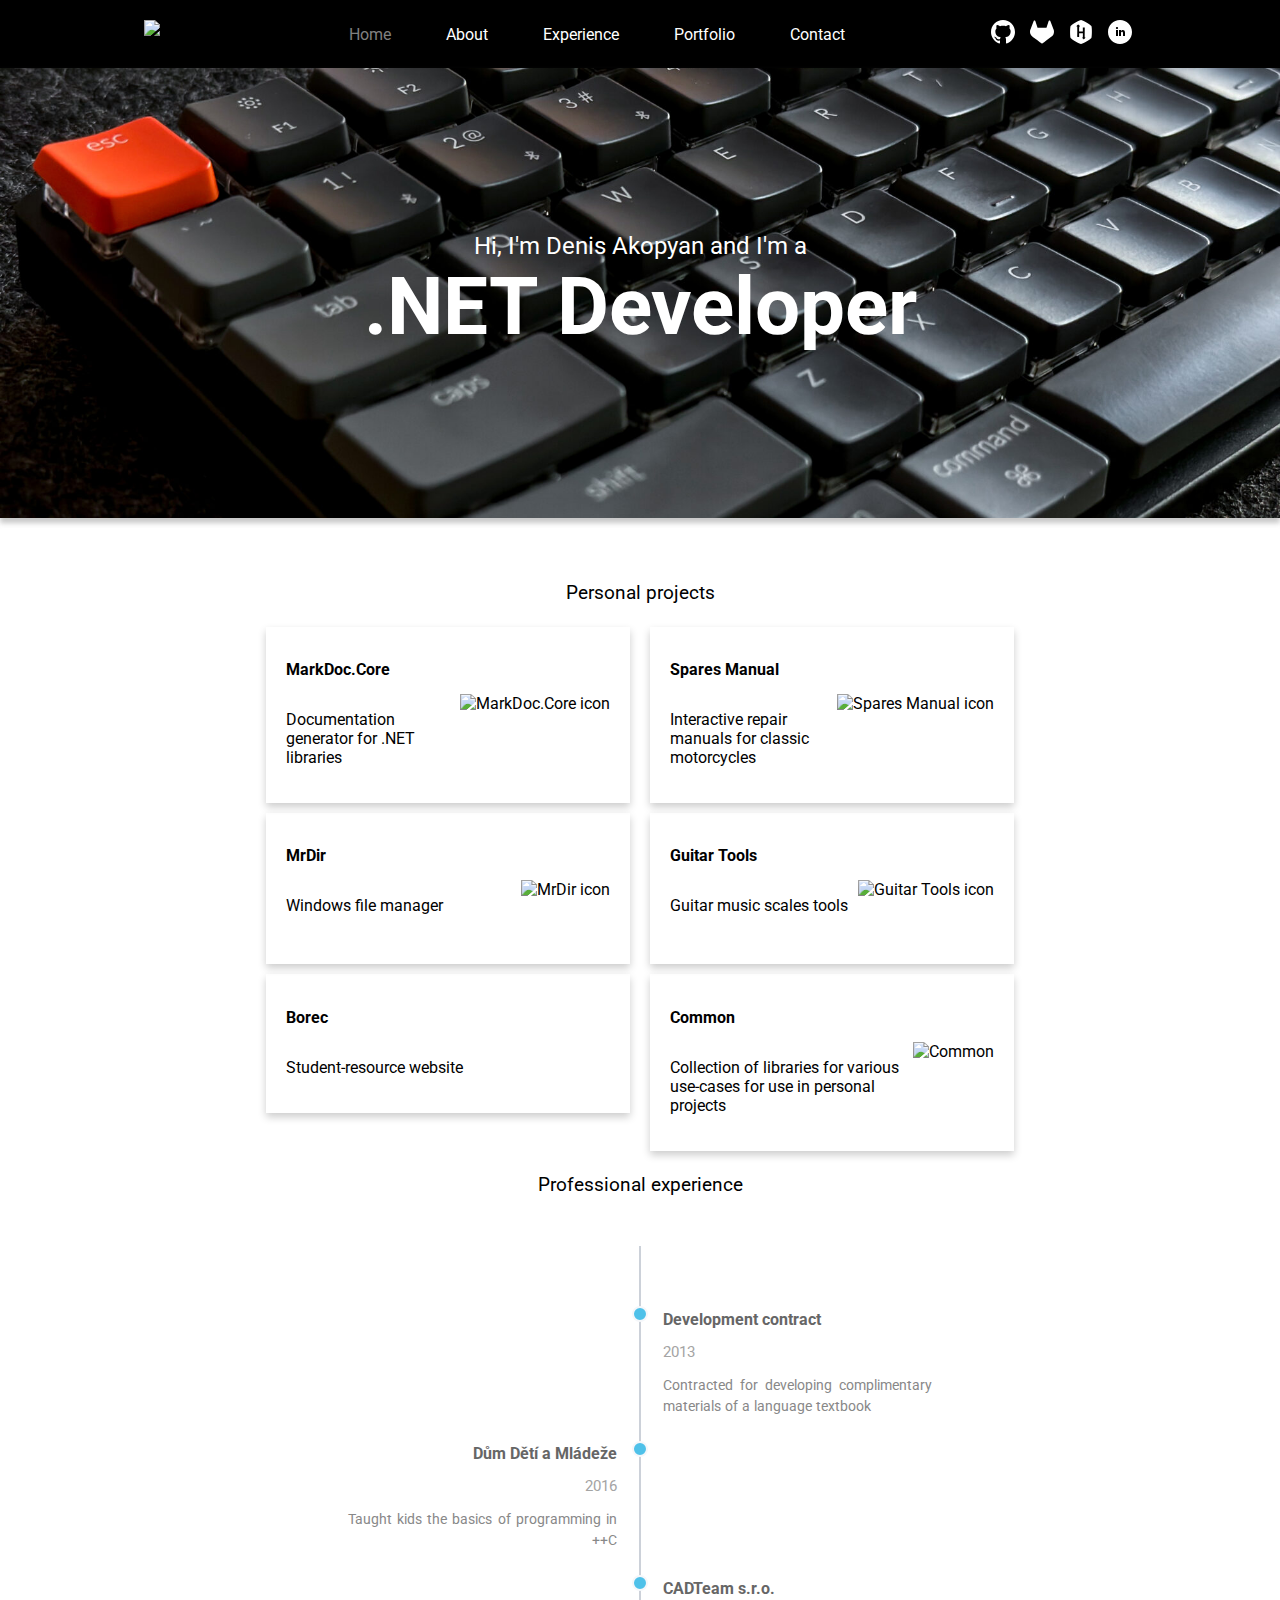
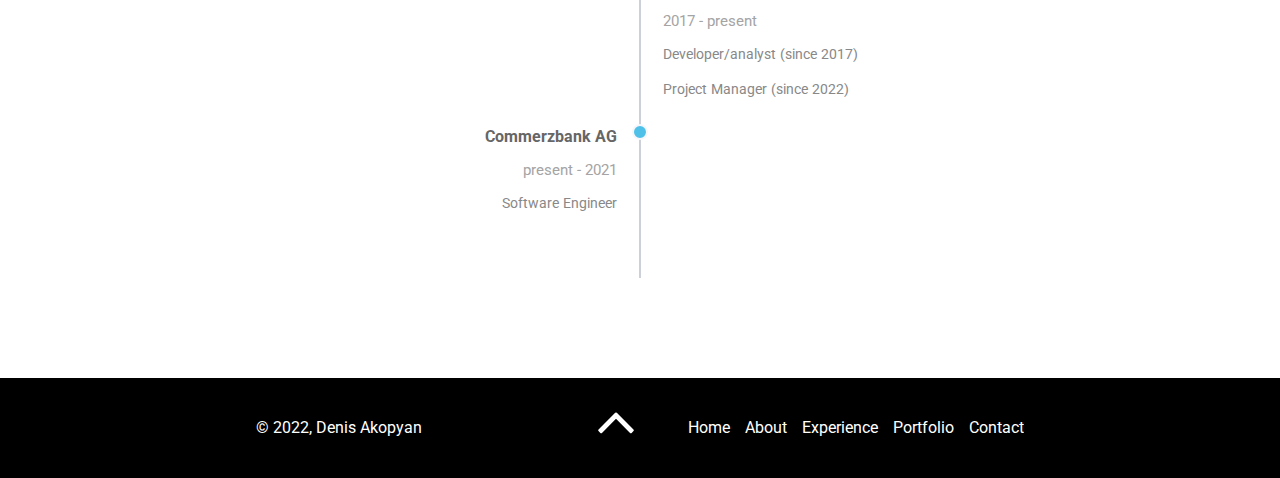
==== index.html @ 1fdad7d1 "Merge remote-tracking branch 'origin/main'" ====
<!DOCTYPE html>
<html lang="en">
<head>
  <meta name="viewport" content="width=device-width, initial-scale=1">
  <meta name="title" content=".NET Developer portfolio - Denis Akopyan">
  <meta name="description" content="Backend developer personal portfolio">
  <meta name="keywords" content=".NET, dotnet, csharp, c#, desktop, developer, development, portfolio, programmer, programming">
  <meta name="robots" content="index, follow">
  <meta http-equiv="Content-Type" content="text/html; charset=utf-8">
  <meta name="language" content="English">
  <meta name="author" content="Denis Akopyan">

  <link href='https://fonts.googleapis.com/css?family=Roboto' rel='stylesheet' type='text/css'>
  <link rel="apple-touch-icon" sizes="180x180" href="images/apple-touch-icon.png">
  <link rel="icon" type="image/png" sizes="32x32" href="images/favicon-32x32.png">
  <link rel="icon" type="image/png" sizes="16x16" href="images/favicon-16x16.png">
  <link rel="manifest" href="/site.webmanifest">
  <link rel="stylesheet" type="text/css" href="styles/global.css" >
  <link rel="stylesheet" type="text/css" href="styles/home.css" >
  <link rel="stylesheet" type="text/css" media="print" href="styles/print.css" >
  <title class="title">Home - Denis Akopyan</title>
</head>
<body>
<a id="top"></a>
<noscript>
  Your browser either does not support JavaScript, or has it disabled!
  For the best browsing experience of this website, please ensure Javascript is available.
</noscript>
<div id="css-warning">
  Your browser has CSS disabled.
  This breaks the style of the website and content filtering for its printed version.
</div>

<nav class="no-print">
  <div id="navContainer">
    <div class="logo">
      <img src="https://avatars.githubusercontent.com/u/16069996?v=4" width="64" height="64" alt="Logo" style="user-select: none; -webkit-user-drag: none">
    </div>
    <div class="menu">
      <a href="#" class="selected">Home</a>
      <a href="views/about.html">About</a>
      <a href="views/experience.html">Experience</a>
      <a href="views/portfolio.html">Portfolio</a>
      <a href="views/contacts.html">Contact</a>
    </div>
    <div class="socials-container">
      <a href="https://github.com/hailstorm75" aria-label="GitHub" target="_blank" rel="noreferrer">
        <svg xmlns="http://www.w3.org/2000/svg" width="24" height="24" viewBox="0 0 24 24">
          <title>GitHub</title>
          <path d="M12 0c-6.626 0-12 5.373-12 12 0 5.302 3.438 9.8 8.207 11.387.599.111.793-.261.793-.577v-2.234c-3.338.726-4.033-1.416-4.033-1.416-.546-1.387-1.333-1.756-1.333-1.756-1.089-.745.083-.729.083-.729 1.205.084 1.839 1.237 1.839 1.237 1.07 1.834 2.807 1.304 3.492.997.107-.775.418-1.305.762-1.604-2.665-.305-5.467-1.334-5.467-5.931 0-1.311.469-2.381 1.236-3.221-.124-.303-.535-1.524.117-3.176 0 0 1.008-.322 3.301 1.23.957-.266 1.983-.399 3.003-.404 1.02.005 2.047.138 3.006.404 2.291-1.552 3.297-1.23 3.297-1.23.653 1.653.242 2.874.118 3.176.77.84 1.235 1.911 1.235 3.221 0 4.609-2.807 5.624-5.479 5.921.43.372.823 1.102.823 2.222v3.293c0 .319.192.694.801.576 4.765-1.589 8.199-6.086 8.199-11.386 0-6.627-5.373-12-12-12z"/>
        </svg>
      </a>
      <a href="https://gitlab.com/hailstorm75" aria-label="GitLab" target="_blank" rel="noreferrer">
        <svg xmlns="http://www.w3.org/2000/svg" width="24" height="24" viewBox="0 0 512 512">
          <title>GitLab</title>
          <path d="M503.5 204.6L502.8 202.8L433.1 21.02C431.7 17.45 429.2 14.43 425.9 12.38C423.5 10.83 420.8 9.865 417.9 9.57C415 9.275 412.2 9.653 409.5 10.68C406.8 11.7 404.4 13.34 402.4 15.46C400.5 17.58 399.1 20.13 398.3 22.9L351.3 166.9H160.8L113.7 22.9C112.9 20.13 111.5 17.59 109.6 15.47C107.6 13.35 105.2 11.72 102.5 10.7C99.86 9.675 96.98 9.295 94.12 9.587C91.26 9.878 88.51 10.83 86.08 12.38C82.84 14.43 80.33 17.45 78.92 21.02L9.267 202.8L8.543 204.6C-1.484 230.8-2.72 259.6 5.023 286.6C12.77 313.5 29.07 337.3 51.47 354.2L51.74 354.4L52.33 354.8L158.3 434.3L210.9 474L242.9 498.2C246.6 500.1 251.2 502.5 255.9 502.5C260.6 502.5 265.2 500.1 268.9 498.2L300.9 474L353.5 434.3L460.2 354.4L460.5 354.1C482.9 337.2 499.2 313.5 506.1 286.6C514.7 259.6 513.5 230.8 503.5 204.6z"/>
        </svg>
      </a>
      <a href="https://www.hackerrank.com/denis_akopyan" aria-label="HackerRank" target="_blank" rel="noreferrer">
        <svg xmlns="http://www.w3.org/2000/svg" width="24" height="24" viewBox="0 0 512 512">
          <title>HackerRank</title>
          <path d="M477.5 128C463 103.05 285.13 0 256.16 0S49.25 102.79 34.84 128s-14.49 230.8 0 256 192.38 128 221.32 128S463 409.08 477.49 384s14.51-231 .01-256zM316.13 414.22c-4 0-40.91-35.77-38-38.69.87-.87 6.26-1.48 17.55-1.83 0-26.23.59-68.59.94-86.32 0-2-.44-3.43-.44-5.85h-79.93c0 7.1-.46 36.2 1.37 72.88.23 4.54-1.58 6-5.74 5.94-10.13 0-20.27-.11-30.41-.08-4.1 0-5.87-1.53-5.74-6.11.92-33.44 3-84-.15-212.67v-3.17c-9.67-.35-16.38-1-17.26-1.84-2.92-2.92 34.54-38.69 38.49-38.69s41.17 35.78 38.27 38.69c-.87.87-7.9 1.49-16.77 1.84v3.16c-2.42 25.75-2 79.59-2.63 105.39h80.26c0-4.55.39-34.74-1.2-83.64-.1-3.39.95-5.17 4.21-5.2 11.07-.08 22.15-.13 33.23-.06 3.46 0 4.57 1.72 4.5 5.38C333 354.64 336 341.29 336 373.69c8.87.35 16.82 1 17.69 1.84 2.88 2.91-33.62 38.69-37.58 38.69z"/>
        </svg>
      </a>
      <a href="https://www.linkedin.com/in/denis-akopyan-6b188b136/" aria-label="LinkedIn" target="_blank" rel="noreferrer">
        <svg xmlns="http://www.w3.org/2000/svg" width="24" height="24" viewBox="0 0 24 24">
          <title>LinkedIn</title>
          <path d="M12 0c-6.627 0-12 5.373-12 12s5.373 12 12 12 12-5.373 12-12-5.373-12-12-12zm-2 16h-2v-6h2v6zm-1-6.891c-.607 0-1.1-.496-1.1-1.109 0-.612.492-1.109 1.1-1.109s1.1.497 1.1 1.109c0 .613-.493 1.109-1.1 1.109zm8 6.891h-1.998v-2.861c0-1.881-2.002-1.722-2.002 0v2.861h-2v-6h2v1.093c.872-1.616 4-1.736 4 1.548v3.359z"/>
        </svg>
      </a>
    </div>
  </div>
</nav>
<header id="hero-header">
  <div class="header-content no-select">
    <div class="small-heading">
      Hi, I'm <span class="authorName">Denis Akopyan</span> and I'm a
    </div>
    <div class="large-heading">
      .NET Developer
    </div>
  </div>
</header>

<main>
  <section>
    <h1 class="center-text">
      Personal projects
    </h1>
    <div id="portfolio-grid">
      <div class="column">
        <div class="card">
          <div class="card-title">
            <h2>MarkDoc.Core</h2>
          </div>
          <div class="card-content">
            <p>
              Documentation generator for .NET libraries
            </p>
            <img src="https://repository-images.githubusercontent.com/248785839/752e5780-6ace-11ea-8d75-c90d1a20a752" alt="MarkDoc.Core icon">
          </div>
        </div>

        <div class="card">
          <div class="card-title">
            <h2>MrDir</h2>
          </div>
          <div class="card-content">
            <p>
              Windows file manager
            </p>
            <img src="https://gitlab.com/uploads/-/system/project/avatar/8094181/MrDir.png" alt="MrDir icon">
          </div>
        </div>

        <div class="card">
          <div class="card-title">
            <h2>Borec</h2>
          </div>
          <div class="card-content">
            <p>
              Student-resource website
            </p>
          </div>
        </div>
      </div>
      <div class="column">
        <div class="card">
          <div class="card-title"><h2>Spares Manual</h2></div>
          <div class="card-content">
            <p>
              Interactive repair manuals for classic motorcycles
            </p>
            <img src="https://repository-images.githubusercontent.com/310472741/e1380700-8af8-11eb-99dd-61c7a9136ac1" alt="Spares Manual icon">
          </div>
        </div>
        <div class="card">
          <div class="card-title"><h2>Guitar Tools</h2></div>
          <div class="card-content">
            <p>
              Guitar music scales tools
            </p>
            <img src="https://raw.githubusercontent.com/hailstorm75/Guitar-Tools/master/guitarTools/Resources/icon.png" alt="Guitar Tools icon">
          </div>
        </div>
        <div class="card">
          <div class="card-title"><h2>Common</h2></div>
          <div class="card-content">
            <p>
              Collection of libraries for various use-cases for use in personal projects
            </p>
            <img src="https://gitlab.com/uploads/-/system/project/avatar/7845145/CommonLogo.png" alt="Common">
          </div>
        </div>
      </div>
    </div>
  </section>
  <section>
    <h1 class="center-text">
      Professional experience
    </h1>

    <!-- https://codepen.io/hassan-kamal/pen/NNvYEQ -->
    <div class="timeline-container">
      <div class="timeline-block timeline-block-right">
        <div class="marker"></div>
        <div class="timeline-content">
          <h2>Development contract</h2>
          <span>2013</span>
          <p>
            Contracted for developing complimentary materials of a language textbook
          </p>
        </div>
      </div>

      <div class="timeline-block timeline-block-left">
        <div class="marker"></div>
        <div class="timeline-content">
          <h2>Dům Dětí a Mládeže</h2>
          <span>2016</span>
          <p>
            Taught kids the basics of programming in C++
          </p>
        </div>
      </div>

      <div class="timeline-block timeline-block-right">
        <div class="marker"></div>
        <div class="timeline-content">
          <h2>CADTeam s.r.o.</h2>
          <span>2017 - present</span>
          <p>
            Developer/analyst (since 2017)
          </p>
          <p>
            Project Manager (since 2022)
          </p>
        </div>
      </div>

      <div class="timeline-block timeline-block-left">
        <div class="marker"></div>
        <div class="timeline-content">
          <h2>Commerzbank AG</h2>
          <span>2021 - present</span>
            <p>
              Software Engineer
            </p>
        </div>
      </div>

    </div>
  </section>
</main>
<footer>
  <div id="footer-container">
    <div id="copyright">
      &#169; 2022, Denis Akopyan
    </div>
    <div id="back-to-top" class="no-print">
      <a href="#top" aria-label="Back To Top">
        <svg width="64" height="64" viewBox="0 0 1792 1792" xmlns="http://www.w3.org/2000/svg">
          <title>Back To Top</title>
          <path d="M1395 1184q0 13-10 23l-50 50q-10 10-23 10t-23-10l-393-393-393 393q-10 10-23 10t-23-10l-50-50q-10-10-10-23t10-23l466-466q10-10 23-10t23 10l466 466q10 10 10 23z"/>
        </svg>
      </a>
    </div>
    <div class="no-print menu">
      <a href="#">Home</a>
      <a href="views/about.html">About</a>
      <a href="views/experience.html">Experience</a>
      <a href="views/portfolio.html">Portfolio</a>
      <a href="views/contacts.html">Contact</a>
    </div>
  </div>
</footer>
</body>
</html>
---- styles/global.css ----
.print-only {
    display: none;
}

.no-select {
    user-select: none;
    cursor: default;
}

.center-text {
    text-align: center;
}

#css-warning {
    display: none;
}

html {
    font-family: 'Roboto', sans-serif;
    font-size: 16px;
    scroll-behavior: smooth;
}

body {
    margin: 0;
    width: 100%;
    min-height: 100%;
}

nav {
    background-color: black;
    padding: 20px;
}

footer {
    height: 100px;
    background-color: black;
    color: white;
}

footer #footer-container {
    z-index: 10;
    margin: 0 auto;
    width: 60%;
    height: 100%;
    display: grid;
    grid-template-columns: 2fr 1fr 2fr;
    overflow: hidden;
}

footer div#footer-container div {
    bottom: 50%;
    transform: translateY(40%);
}
footer div#footer-container div#back-to-top {
    margin: 0 auto;
    transform: translateY(10%);
}

footer div#footer-container div#back-to-top path {
    fill: white;
}

footer div#footer-container .menu {
    display: flex;
    justify-content: right;
    gap: 15px;
    user-select: none;
    -webkit-user-select: none;
    z-index: 15;
}

nav #navContainer {
    z-index: 10;
    margin: 0 auto; /* centers the div */
    width: 80%;
    display: grid;
    grid-template-columns: 64px auto 150px;
    overflow: hidden;
}

nav #navContainer .logo {
    grid-column: 1;
}

nav #navContainer .menu {
    grid-column: 2;
    display: flex;
    justify-content: center;
    align-items: center;
    gap: 55px;
    user-select: none;
    -webkit-user-select: none;
    z-index: 15;
}

.menu a {
    color: white;
    position: relative;
    text-decoration: none;
}
.menu a:visited {
    text-decoration: none;
}

.menu a::before{
    content: '';
    position: absolute;
    bottom: -3px;
    right: 0;
    width: 0;
    height: 3px;
    background-color: #0074D9;
    transition: width 0.6s cubic-bezier(0.25, 1, 0.5, 1);
}

@media (hover: hover) and (pointer: fine) {
    .menu a:hover::before{
        left: 0;
        right: auto;
        width: 100%;
    }
}

.menu .selected {
    color: gray;
}

nav .socials-container {
    display: flex;
    justify-content: center;
    align-items: center;
    gap: 15px;
}

.socials-container a path {
    fill: white;
    transition: 0.3s;
}

.socials-container a:hover path {
    fill: gray;
}

header#hero-header {
    height: 450px;
    -moz-box-shadow:0 5px 5px rgba(182, 182, 182, 0.75);
    -webkit-box-shadow: 0 5px 5px rgba(182, 182, 182, 0.75);
    box-shadow: 0 5px 5px rgba(182, 182, 182, 0.75);
    background-image: url("../images/homeFeatured.jpg");
    background-position: 0 25%;
    background-repeat: no-repeat;
    background-size: cover;
    position: relative;
}

header div.header-content {
    text-align: center;
    align-items: center;
    position: absolute;
    top: 50%;
    width: 100%;
    margin: 0 auto;
    transform: translate(0%, -50%);
    color: white;
}

div.header-content .small-heading {
    font-size: 1.5em;
}

div.header-content .large-heading {
    margin: 0 auto;
    font-weight: bold;
    text-align: center;
    font-size: 5em;
}

@media screen and (max-width: 1020px){
    nav #navContainer {
        grid-template-columns: 64px auto;
    }

    nav .socials-container {
        display: none;
    }

    div.header-content .large-heading {
        width: min-content;
        text-align: left;
        font-size: 3em;
    }

    div.header-content .small-heading {
        font-size: 0.9em;
    }
}

@media screen and (max-width: 860px) {
    footer #footer-container {
        grid-template-columns: 1fr;
    }

    footer div#footer-container .menu {
        visibility: collapse;
        display: none;
    }

    footer div#footer-container div#back-to-top {
        visibility: collapse;
        display: none;
    }

    .logo img {
        height: 32px;
        width: 32px;
    }
}

main {
    width: 60%;
    overflow: hidden;
    margin: 50px auto;
}

section p {
    text-align: justify;
}
---- styles/home.css ----
* {
    box-sizing: border-box;
}

#portfolio-grid {
    display: flex;
    flex-wrap: wrap;
}

div#portfolio-grid .column {
    flex: 50%;
    max-width: 50%;
}

div#portfolio-grid .column .card {
    box-shadow: 0 4px 8px 0 rgba(0,0,0,0.2);
    transition: 0.3s;
    padding: 20px;
    margin: 10px;
}
div#portfolio-grid .column .card:hover {
    box-shadow: 0 8px 16px 0 rgba(0,0,0,0.2);
}

.card .card-content {
    display: inline-grid;
    width: 100%;
    grid-template-columns: 1fr auto;
}

.card .card-content img {
    text-align: right;
}

.card .card-content p {
    text-align: left!important;
}

.card .card-title {
    margin-bottom: 15px;
    font-weight: bold;
}

.card img {
    height: 64px;
}

@media screen and (max-width: 1020px) {
    #portfolio-grid {
        display: block;
        padding: 0 4px;
    }

    #portfolio-grid .column {
        all: unset;
    }
}

@media screen and (max-width: 642px) {
    div#portfolio-grid .column .card {
        margin-right: 0;
        margin-left: 0;
    }

    .card .card-content img {
        display: none;
    }
}

h1 {
    font-size: 1.2em;
    font-weight: normal;
}

h2 {
    font-size: 1em;
}

.timeline-container {
    width: 80%;
    padding: 50px 0;
    margin: 50px auto;
    position: relative;
    overflow: hidden;
    -webkit-box-sizing: border-box;
    -moz-box-sizing: border-box;
    box-sizing: border-box;
    outline: none;
 }

 .timeline-container:before {
    content: '';
    position: absolute;
    top: 0;
    left: 50%;
    margin-left: -1px;
    width: 2px;
    height: 100%;
    background: #CCD1D9;
    z-index: 1;
    -webkit-box-sizing: border-box;
    -moz-box-sizing: border-box;
    box-sizing: border-box;
    outline: none;
 }

 .timeline-block {
    width: -webkit-calc(50% + 8px);
    width: -moz-calc(50% + 8px);
    width: calc(50% + 8px);
    display: -webkit-box;
    display: -webkit-flex;
    display: -moz-box;
    display: flex;
    -webkit-box-pack: justify;
    -webkit-justify-content: space-between;
    -moz-box-pack: justify;
    justify-content: space-between;
    clear: both;
 }

 .timeline-block-right {
    float: right;
 }

 .timeline-block-left {
    float: left;
    direction: rtl;
 }

 .marker {
    width: 16px;
    height: 16px;
    border-radius: 50%;
    border: 2px solid #F5F7FA;
    background: #4FC1E9;
    margin-top: 10px;
    z-index: 9999;
    -webkit-box-sizing: border-box;
    -moz-box-sizing: border-box;
    box-sizing: border-box;
    outline: none;
 }

 .timeline-content {
    width: 95%;
    padding: 0 15px;
    color: #666;
    -webkit-box-sizing: border-box;
    -moz-box-sizing: border-box;
    box-sizing: border-box;
    outline: none;
 }

 .timeline-content span {
    font-size: 15px;
    color: #a4a4a4;
    -webkit-box-sizing: border-box;
    -moz-box-sizing: border-box;
    box-sizing: border-box;
    outline: none;
    direction: ltr;
 }

 .timeline-content p {
    font-size: 14px;
    line-height: 1.5em;
    word-spacing: 1px;
    color: #888;
    -webkit-box-sizing: border-box;
    -moz-box-sizing: border-box;
    box-sizing: border-box;
    outline: none;
 }

 @media screen and (max-width: 768px) {
    .timeline-container:before {
       left: 8px;
       width: 2px;
    }

    .timeline-block {
       width: 100%;
       margin-bottom: 30px;
    }

    .timeline-block-right {
       float: none;
    }

    .timeline-block-left {
       float: none;
       direction: ltr;
    }
 }
---- styles/print.css ----
.no-print {
    display: none;
}
header {
    all: unset;
    max-width: 1000px;
    display: block;
    margin: 0 auto;
}
section {
    all: unset;
}
section .sectionContent {
    all: unset;
}
section:hover {
    all: unset;
}

header .small-heading {
    font-size: 14px;
    display: inline;
}

header h1 {
    all: unset;
    font-size: 14px;
    color: #DCAB66;
    font-weight: normal;
    display: inline;
}

h1 {
    all: unset;
    font-weight: bold;
    font-size: 26px;
}
h2 {
    all: unset;
    font-weight: bold;
    font-size: 20px;
}
h3 {
    all: unset;
    font-weight: bold;
    font-size: 16px;
}

header div.header-content {
    all: unset;
}

div.header-content .small-heading {
    all: unset;
}

div.header-content .large-heading {
    all: unset;
}

div#portfolio-grid {
    all: unset;
    display: block;
    width: 100%;
}
div#portfolio-grid .column .card {
    all: unset;
}
header#hero-header {
    all: unset;
}
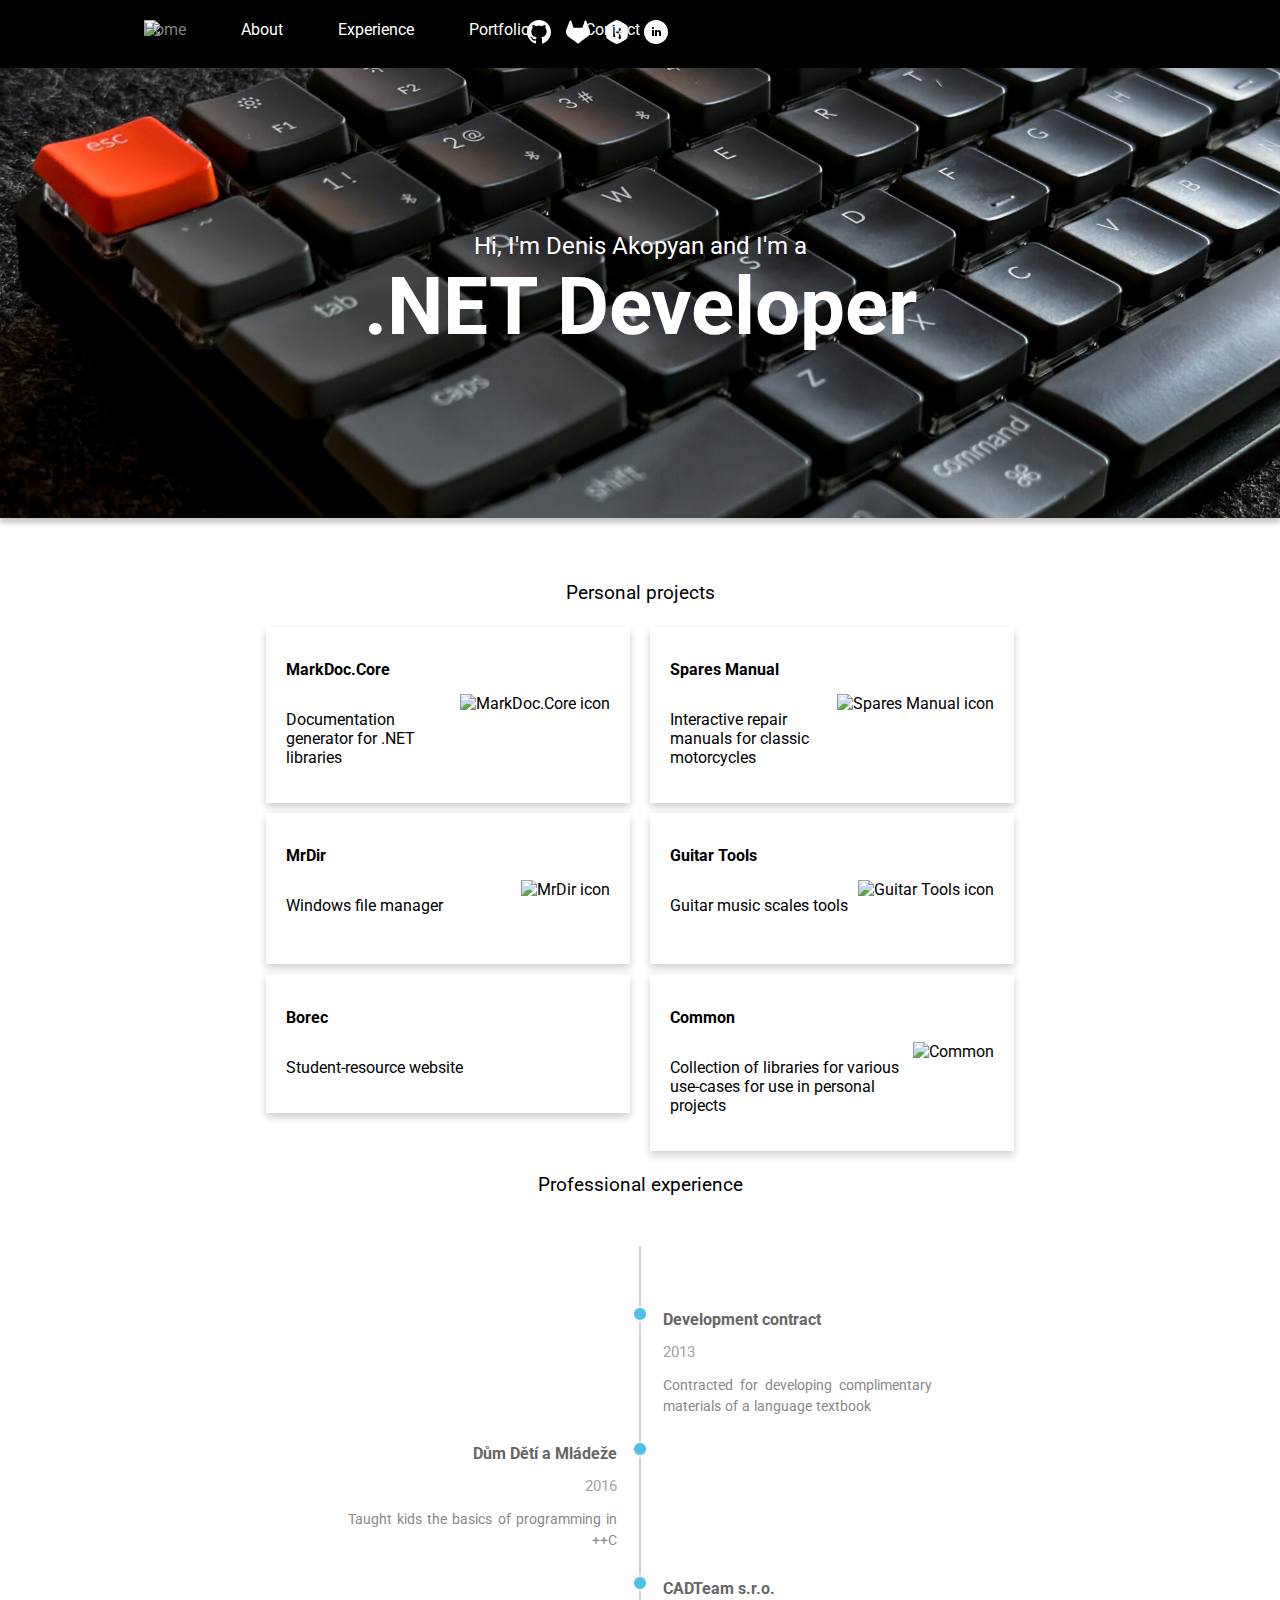
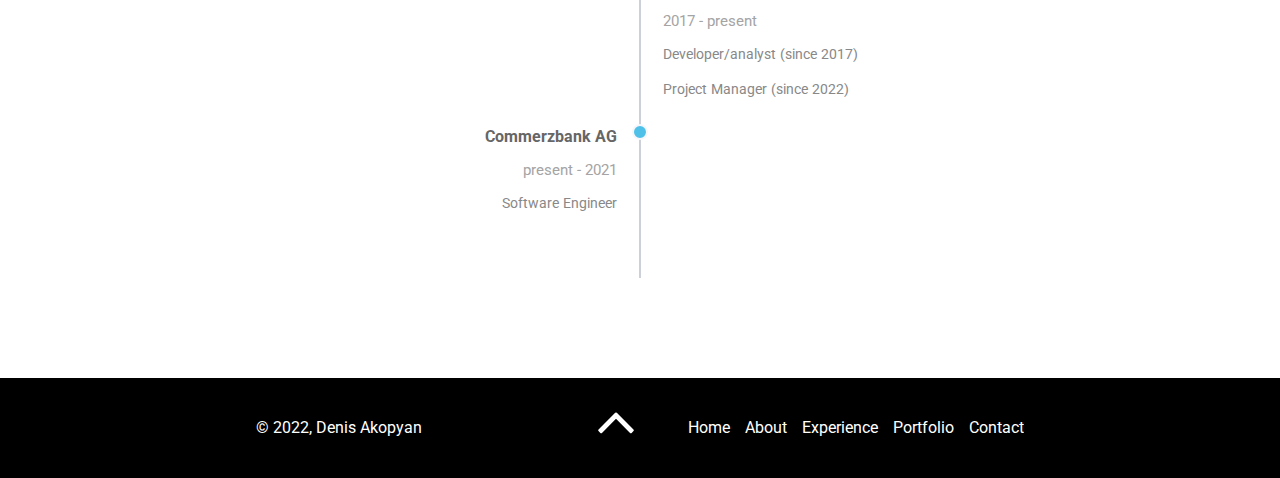
==== commit e857904f: "Prepare a hamburger menu" ====
--- a/index.html
+++ b/index.html
@@ -36,6 +36,12 @@
     <div class="logo">
       <img src="https://avatars.githubusercontent.com/u/16069996?v=4" width="64" height="64" alt="Logo" style="user-select: none; -webkit-user-drag: none">
     </div>
+
+    <input id="menu-toggle" type="checkbox" />
+    <label class='menu-button-container' for="menu-toggle">
+      <div class='menu-button'></div>
+    </label>
+
     <div class="menu">
       <a href="#" class="selected">Home</a>
       <a href="views/about.html">About</a>
@@ -43,6 +49,7 @@
       <a href="views/portfolio.html">Portfolio</a>
       <a href="views/contacts.html">Contact</a>
     </div>
+
     <div class="socials-container">
       <a href="https://github.com/hailstorm75" aria-label="GitHub" target="_blank" rel="noreferrer">
         <svg xmlns="http://www.w3.org/2000/svg" width="24" height="24" viewBox="0 0 24 24">
--- a/styles/global.css
+++ b/styles/global.css
@@ -92,6 +92,7 @@
     user-select: none;
     -webkit-user-select: none;
     z-index: 15;
+    position: absolute;
 }
 
 .menu a {
@@ -176,6 +177,66 @@
     font-size: 5em;
 }
 
+section p {
+    text-align: justify;
+}
+
+main {
+    width: 60%;
+    overflow: hidden;
+    margin: 50px auto;
+}
+
+#menu-toggle {
+    display: none;
+}
+
+.menu-button-container {
+    display: none;
+    height: 100%;
+    width: 30px;
+    cursor: pointer;
+    flex-direction: column;
+    justify-content: center;
+    align-items: center;
+}
+
+.menu-button,
+.menu-button::before,
+.menu-button::after {
+    display: block;
+    background-color: #fff;
+    position: absolute;
+    height: 4px;
+    width: 30px;
+    transition: transform 400ms cubic-bezier(0.23, 1, 0.32, 1);
+    border-radius: 2px;
+}
+
+.menu-button::before {
+    content: '';
+    margin-top: -8px;
+}
+
+.menu-button::after {
+    content: '';
+    margin-top: 8px;
+}
+
+#menu-toggle:checked + .menu-button-container .menu-button::before {
+    margin-top: 0;
+    transform: rotate(405deg);
+}
+
+#menu-toggle:checked + .menu-button-container .menu-button {
+    background: rgba(255, 255, 255, 0);
+}
+
+#menu-toggle:checked + .menu-button-container .menu-button::after {
+    margin-top: 0;
+    transform: rotate(-405deg);
+}
+
 @media screen and (max-width: 1020px){
     nav #navContainer {
         grid-template-columns: 64px auto;
@@ -201,6 +262,10 @@
         grid-template-columns: 1fr;
     }
 
+    footer #footer-container #copyright {
+       text-align: center;
+    }
+
     footer div#footer-container .menu {
         visibility: collapse;
         display: none;
@@ -215,14 +280,68 @@
         height: 32px;
         width: 32px;
     }
-}
-
-main {
-    width: 60%;
-    overflow: hidden;
-    margin: 50px auto;
-}
-
-section p {
-    text-align: justify;
+
+    section p {
+        text-align: left;
+    }
+
+    nav #navContainer {
+        all: unset;
+        display: flex;
+        flex-direction: row;
+        align-items: center;
+        justify-content: space-between;
+    }
+
+    nav #navContainer .menu {
+        all: unset;
+    }
+
+    .menu-button-container {
+        display: flex;
+    }
+    .menu {
+        all: unset;
+        display: flex;
+        position: absolute;
+        top: 0;
+        margin-top: 50px;
+        left: 0;
+        flex-direction: column;
+        width: 100%;
+        justify-content: center;
+        align-items: center;
+    }
+    #menu-toggle ~ .menu a {
+        visibility: collapse;
+        height: 0;
+        margin: 0;
+        padding: 0;
+        transition: height 400ms cubic-bezier(0.23, 1, 0.32, 1);
+    }
+    #menu-toggle:checked ~ .menu a {
+        visibility: visible;
+        height: 2.5em;
+        padding: 0.5em;
+        transition: height 400ms cubic-bezier(0.23, 1, 0.32, 1);
+    }
+
+    #navContainer :nth-child(4) {
+        order: 4;
+    }
+
+    .menu {
+        display: flex;
+        flex-direction: column;
+        margin: 0;
+        padding: 0;
+    }
+
+    .menu > a {
+        display: flex;
+        justify-content: center;
+        margin: 0;
+        padding: 0.5em 0;
+        width: 100%;
+    }
 }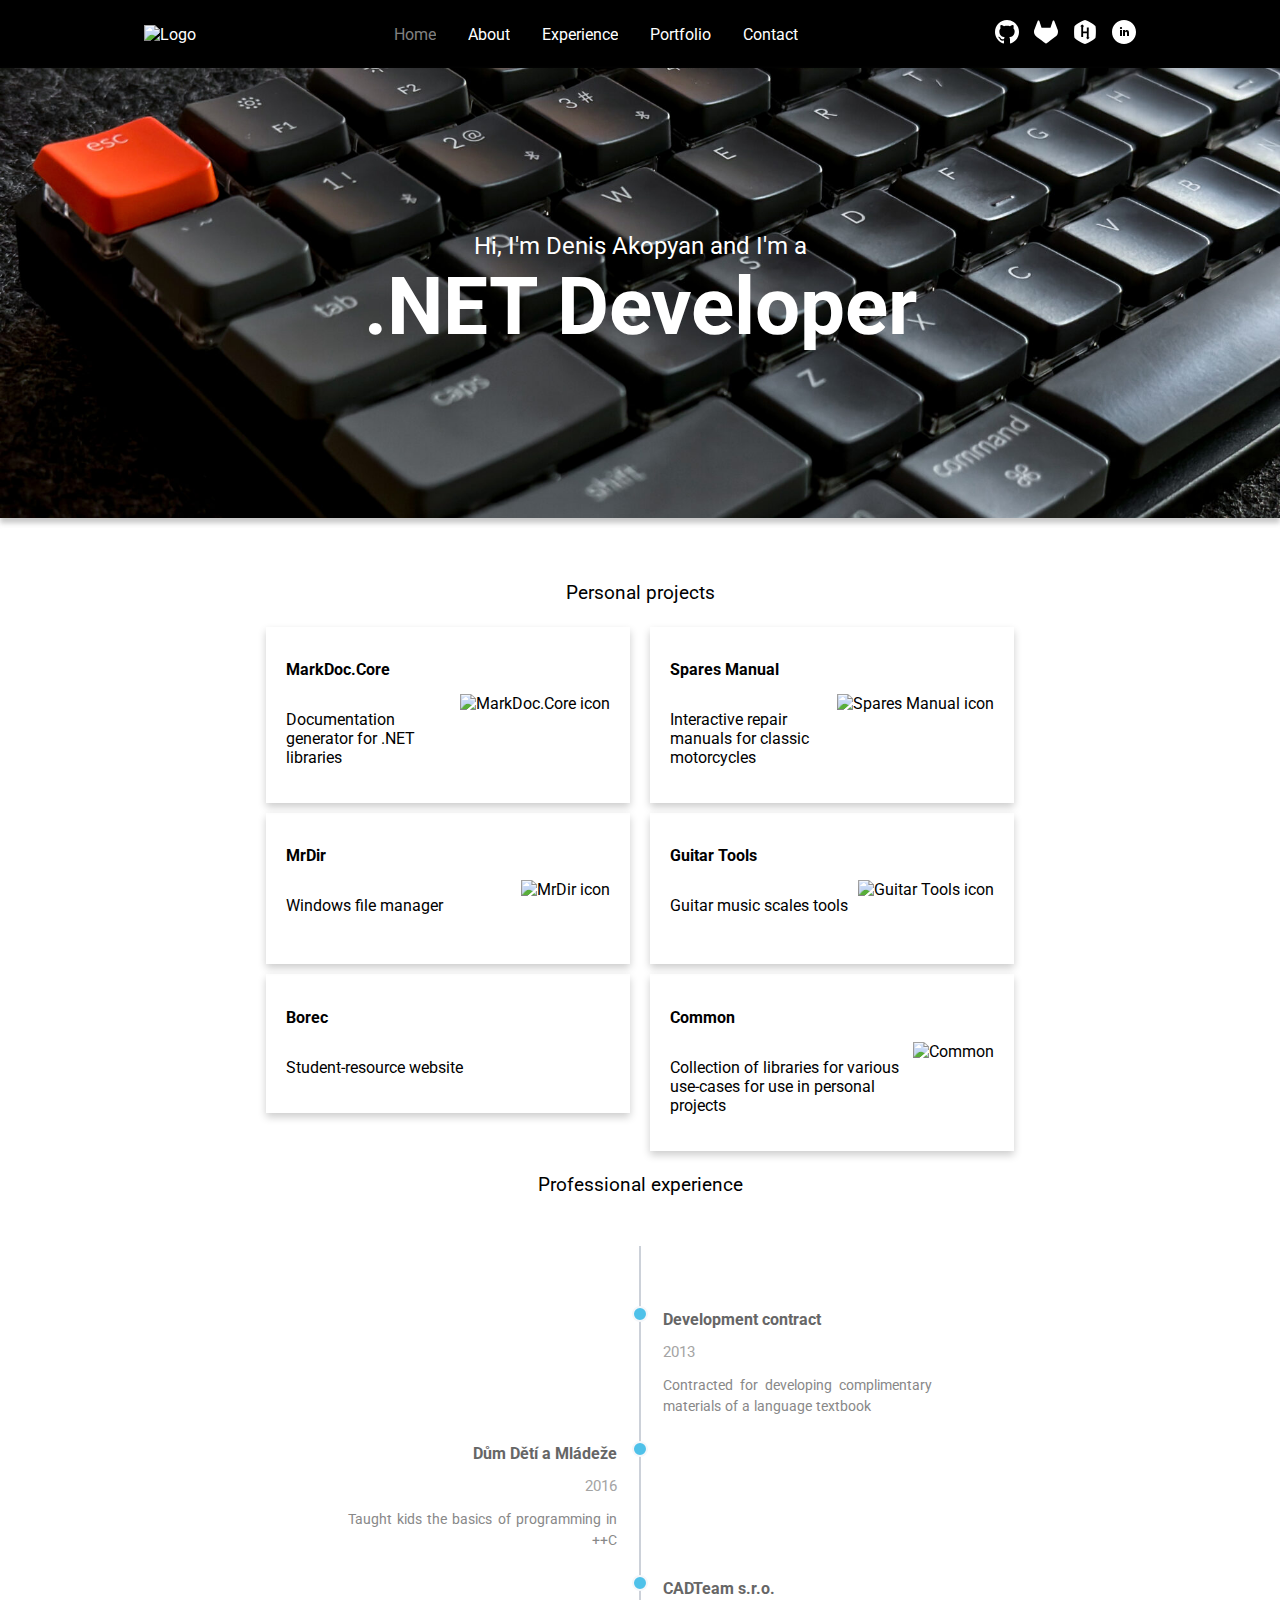
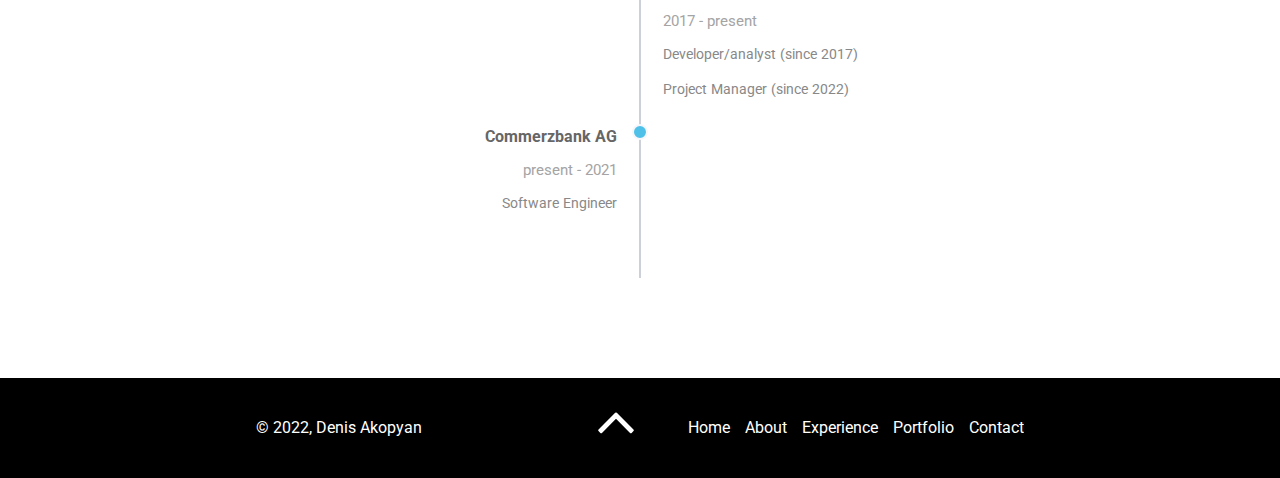
==== commit 425f0c4b: "Complete the hamburger menu" ====
--- a/index.html
+++ b/index.html
@@ -42,13 +42,13 @@
       <div class='menu-button'></div>
     </label>
 
-    <div class="menu">
-      <a href="#" class="selected">Home</a>
-      <a href="views/about.html">About</a>
-      <a href="views/experience.html">Experience</a>
-      <a href="views/portfolio.html">Portfolio</a>
-      <a href="views/contacts.html">Contact</a>
-    </div>
+    <ul class="menu">
+      <li><a href="#" class="selected">Home</a></li>
+      <li><a href="views/about.html">About</a></li>
+      <li><a href="views/experience.html">Experience</a></li>
+      <li><a href="views/portfolio.html">Portfolio</a></li>
+      <li><a href="views/contacts.html">Contact</a></li>
+    </ul>
 
     <div class="socials-container">
       <a href="https://github.com/hailstorm75" aria-label="GitHub" target="_blank" rel="noreferrer">
--- a/styles/global.css
+++ b/styles/global.css
@@ -68,31 +68,6 @@
     user-select: none;
     -webkit-user-select: none;
     z-index: 15;
-}
-
-nav #navContainer {
-    z-index: 10;
-    margin: 0 auto; /* centers the div */
-    width: 80%;
-    display: grid;
-    grid-template-columns: 64px auto 150px;
-    overflow: hidden;
-}
-
-nav #navContainer .logo {
-    grid-column: 1;
-}
-
-nav #navContainer .menu {
-    grid-column: 2;
-    display: flex;
-    justify-content: center;
-    align-items: center;
-    gap: 55px;
-    user-select: none;
-    -webkit-user-select: none;
-    z-index: 15;
-    position: absolute;
 }
 
 .menu a {
@@ -187,8 +162,28 @@
     margin: 50px auto;
 }
 
-#menu-toggle {
-    display: none;
+#navContainer {
+    margin: 0 auto;
+    width: 80%;
+    display: flex;
+    flex-direction: row;
+    align-items: center;
+    justify-content: space-between;
+    color: #FFF;
+}
+
+.menu {
+    display: flex;
+    flex-direction: row;
+    list-style-type: none;
+    margin: 0;
+    padding: 0;
+    z-index: 100;
+}
+
+.menu > li {
+    margin: 0 1rem;
+    overflow: hidden;
 }
 
 .menu-button-container {
@@ -199,6 +194,10 @@
     flex-direction: column;
     justify-content: center;
     align-items: center;
+}
+
+#menu-toggle {
+    display: none;
 }
 
 .menu-button,
@@ -276,72 +275,46 @@
         display: none;
     }
 
-    .logo img {
-        height: 32px;
-        width: 32px;
-    }
-
     section p {
         text-align: left;
     }
 
-    nav #navContainer {
-        all: unset;
-        display: flex;
-        flex-direction: row;
-        align-items: center;
-        justify-content: space-between;
-    }
-
-    nav #navContainer .menu {
-        all: unset;
-    }
-
     .menu-button-container {
         display: flex;
     }
     .menu {
-        all: unset;
-        display: flex;
         position: absolute;
         top: 0;
-        margin-top: 50px;
+        margin-top: 108px;
         left: 0;
         flex-direction: column;
         width: 100%;
         justify-content: center;
         align-items: center;
     }
-    #menu-toggle ~ .menu a {
-        visibility: collapse;
+    #menu-toggle ~ .menu li {
         height: 0;
         margin: 0;
         padding: 0;
+        border: 0;
         transition: height 400ms cubic-bezier(0.23, 1, 0.32, 1);
     }
-    #menu-toggle:checked ~ .menu a {
-        visibility: visible;
+    #menu-toggle:checked ~ .menu li {
+        border: 1px solid #333;
         height: 2.5em;
         padding: 0.5em;
         transition: height 400ms cubic-bezier(0.23, 1, 0.32, 1);
     }
-
-    #navContainer :nth-child(4) {
-        order: 4;
-    }
-
-    .menu {
-        display: flex;
-        flex-direction: column;
-        margin: 0;
-        padding: 0;
-    }
-
-    .menu > a {
+    .menu > li {
         display: flex;
         justify-content: center;
         margin: 0;
         padding: 0.5em 0;
         width: 100%;
+        color: white;
+        background-color: #222;
+    }
+    .menu > li:not(:last-child) {
+        border-bottom: 1px solid #444;
     }
 }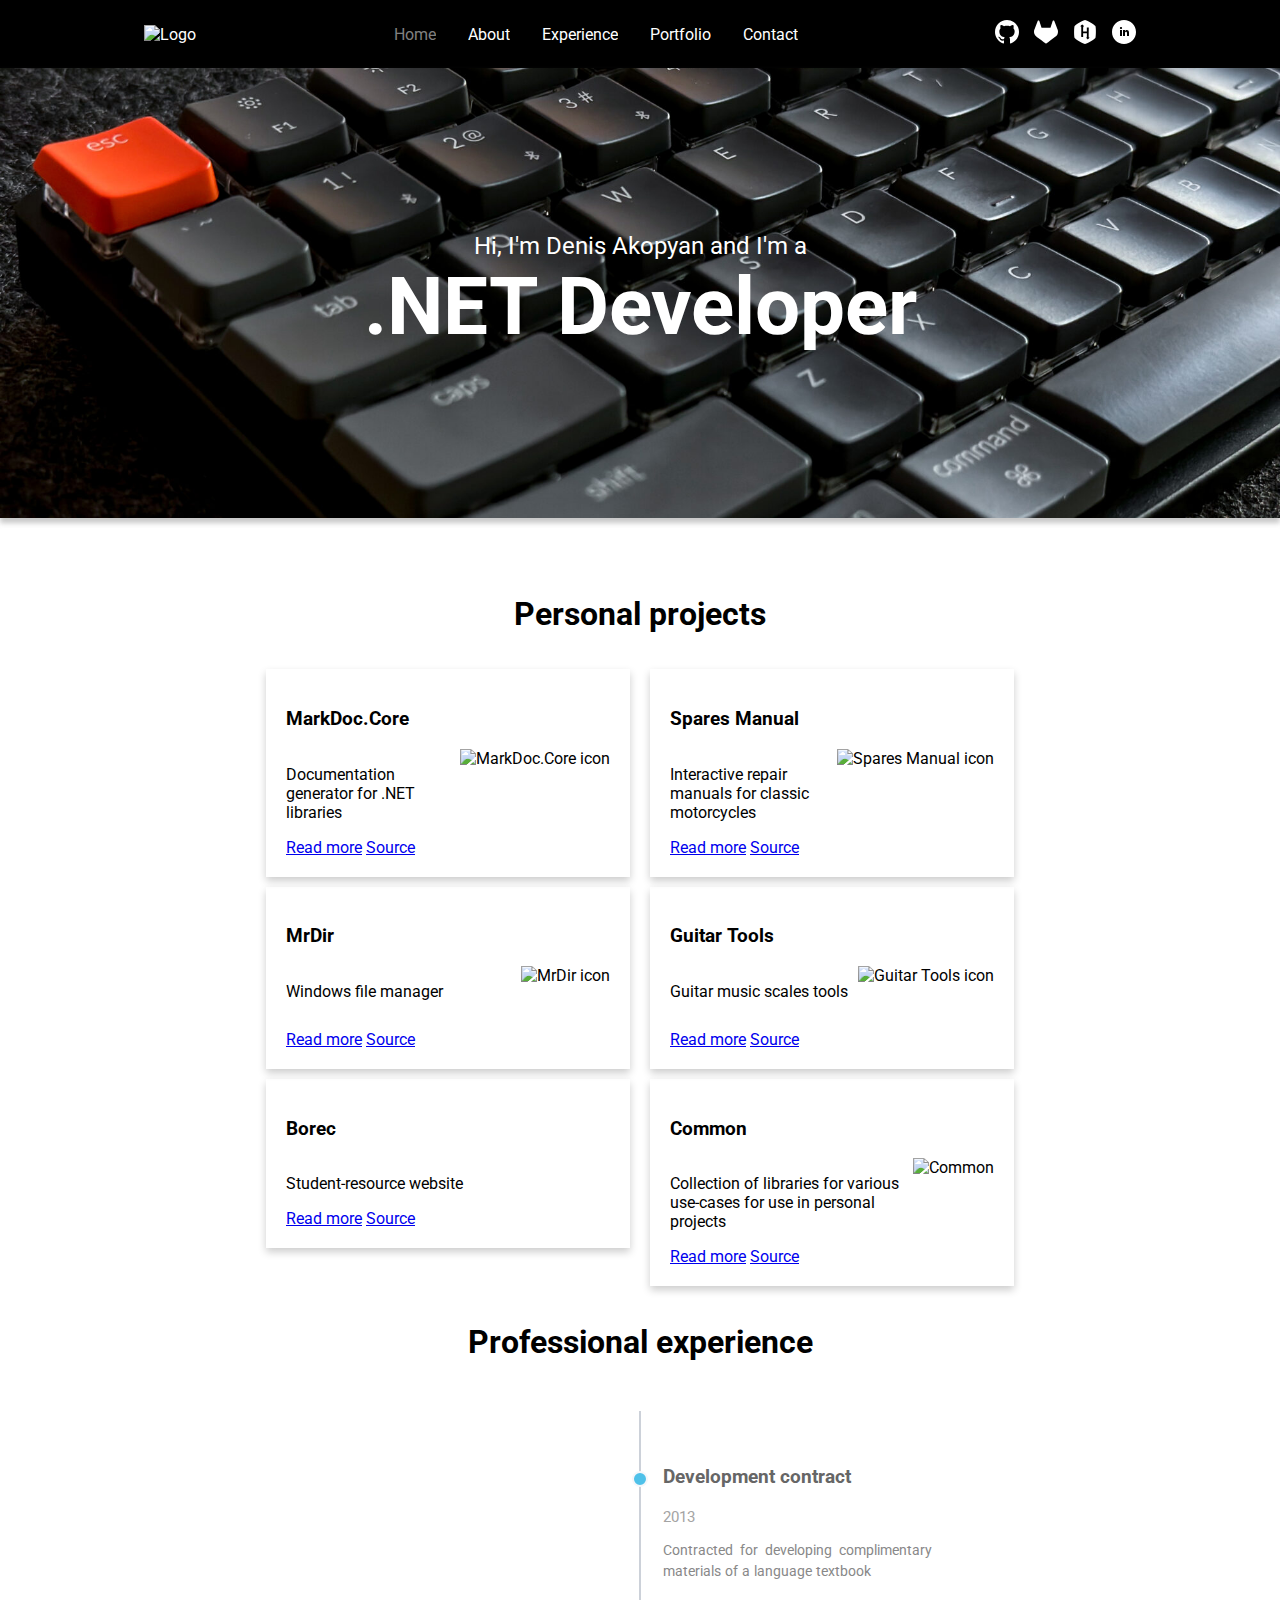
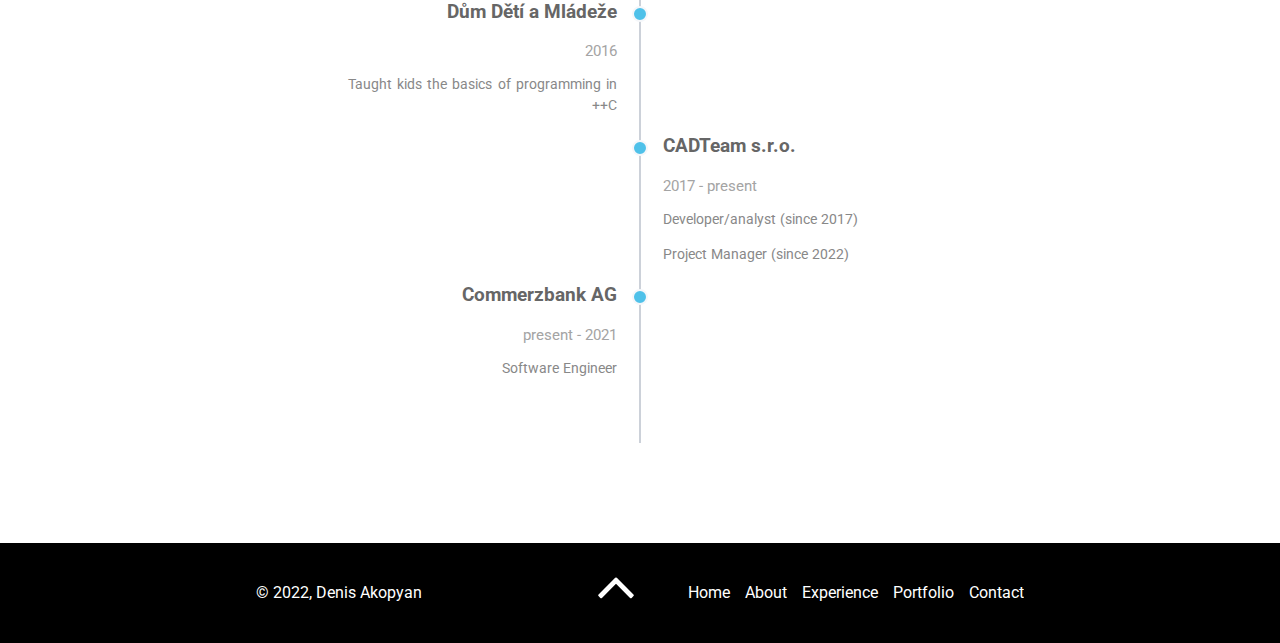
==== commit 1d4253f1: "Complete the portfolio content" ====
--- a/index.html
+++ b/index.html
@@ -83,22 +83,22 @@
     <div class="small-heading">
       Hi, I'm <span class="authorName">Denis Akopyan</span> and I'm a
     </div>
-    <div class="large-heading">
+    <h1 class="large-heading">
       .NET Developer
-    </div>
+    </h1>
   </div>
 </header>
 
 <main>
   <section>
-    <h1 class="center-text">
+    <h2 class="center-text">
       Personal projects
-    </h1>
+    </h2>
     <div id="portfolio-grid">
       <div class="column">
         <div class="card">
           <div class="card-title">
-            <h2>MarkDoc.Core</h2>
+            <h3>MarkDoc.Core</h3>
           </div>
           <div class="card-content">
             <p>
@@ -106,11 +106,15 @@
             </p>
             <img src="https://repository-images.githubusercontent.com/248785839/752e5780-6ace-11ea-8d75-c90d1a20a752" alt="MarkDoc.Core icon">
           </div>
+          <div>
+            <a href="views/portfolio.html#markdoc">Read more</a>
+            <a href="https://github.com/hailstorm75/MarkDoc.Core" target="_blank">Source</a>
+          </div>
         </div>
 
         <div class="card">
           <div class="card-title">
-            <h2>MrDir</h2>
+            <h3>MrDir</h3>
           </div>
           <div class="card-content">
             <p>
@@ -118,61 +122,81 @@
             </p>
             <img src="https://gitlab.com/uploads/-/system/project/avatar/8094181/MrDir.png" alt="MrDir icon">
           </div>
+          <div>
+            <a href="views/portfolio.html#mrdir">Read more</a>
+            <a href="https://gitlab.com/hailstorm75/MrDir" target="_blank">Source</a>
+          </div>
         </div>
 
         <div class="card">
           <div class="card-title">
-            <h2>Borec</h2>
+            <h3>Borec</h3>
           </div>
           <div class="card-content">
             <p>
               Student-resource website
             </p>
           </div>
+          <div>
+            <a href="views/portfolio.html#borec">Read more</a>
+            <a href="https://dev.azure.com/DenisAkopyan/Borec" target="_blank">Source</a>
+          </div>
         </div>
       </div>
       <div class="column">
         <div class="card">
-          <div class="card-title"><h2>Spares Manual</h2></div>
+          <div class="card-title"><h3>Spares Manual</h3></div>
           <div class="card-content">
             <p>
               Interactive repair manuals for classic motorcycles
             </p>
             <img src="https://repository-images.githubusercontent.com/310472741/e1380700-8af8-11eb-99dd-61c7a9136ac1" alt="Spares Manual icon">
           </div>
-        </div>
-        <div class="card">
-          <div class="card-title"><h2>Guitar Tools</h2></div>
+          <div>
+            <a href="views/portfolio.html#spares-manual">Read more</a>
+            <a href="https://github.com/hailstorm75/SparesManual" target="_blank">Source</a>
+          </div>
+        </div>
+        <div class="card">
+          <div class="card-title"><h3>Guitar Tools</h3></div>
           <div class="card-content">
             <p>
               Guitar music scales tools
             </p>
             <img src="https://raw.githubusercontent.com/hailstorm75/Guitar-Tools/master/guitarTools/Resources/icon.png" alt="Guitar Tools icon">
           </div>
-        </div>
-        <div class="card">
-          <div class="card-title"><h2>Common</h2></div>
+          <div>
+            <a href="views/portfolio.html#guitar-tools">Read more</a>
+            <a href="https://github.com/hailstorm75/Guitar-Tools" target="_blank">Source</a>
+          </div>
+        </div>
+        <div class="card">
+          <div class="card-title"><h3>Common</h3></div>
           <div class="card-content">
             <p>
               Collection of libraries for various use-cases for use in personal projects
             </p>
             <img src="https://gitlab.com/uploads/-/system/project/avatar/7845145/CommonLogo.png" alt="Common">
+          </div>
+          <div>
+            <a href="views/portfolio.html#common">Read more</a>
+            <a href="https://gitlab.com/hailstorm75/Common" target="_blank">Source</a>
           </div>
         </div>
       </div>
     </div>
   </section>
   <section>
-    <h1 class="center-text">
+    <h2 class="center-text">
       Professional experience
-    </h1>
+    </h2>
 
     <!-- https://codepen.io/hassan-kamal/pen/NNvYEQ -->
     <div class="timeline-container">
       <div class="timeline-block timeline-block-right">
         <div class="marker"></div>
         <div class="timeline-content">
-          <h2>Development contract</h2>
+          <h3>Development contract</h3>
           <span>2013</span>
           <p>
             Contracted for developing complimentary materials of a language textbook
@@ -183,7 +207,7 @@
       <div class="timeline-block timeline-block-left">
         <div class="marker"></div>
         <div class="timeline-content">
-          <h2>Dům Dětí a Mládeže</h2>
+          <h3>Dům Dětí a Mládeže</h3>
           <span>2016</span>
           <p>
             Taught kids the basics of programming in C++
@@ -194,7 +218,7 @@
       <div class="timeline-block timeline-block-right">
         <div class="marker"></div>
         <div class="timeline-content">
-          <h2>CADTeam s.r.o.</h2>
+          <h3>CADTeam s.r.o.</h3>
           <span>2017 - present</span>
           <p>
             Developer/analyst (since 2017)
@@ -208,7 +232,7 @@
       <div class="timeline-block timeline-block-left">
         <div class="marker"></div>
         <div class="timeline-content">
-          <h2>Commerzbank AG</h2>
+          <h3>Commerzbank AG</h3>
           <span>2021 - present</span>
             <p>
               Software Engineer
--- a/styles/global.css
+++ b/styles/global.css
@@ -1,3 +1,7 @@
+* {
+    box-sizing: border-box;
+}
+
 .print-only {
     display: none;
 }
@@ -68,38 +72,6 @@
     user-select: none;
     -webkit-user-select: none;
     z-index: 15;
-}
-
-.menu a {
-    color: white;
-    position: relative;
-    text-decoration: none;
-}
-.menu a:visited {
-    text-decoration: none;
-}
-
-.menu a::before{
-    content: '';
-    position: absolute;
-    bottom: -3px;
-    right: 0;
-    width: 0;
-    height: 3px;
-    background-color: #0074D9;
-    transition: width 0.6s cubic-bezier(0.25, 1, 0.5, 1);
-}
-
-@media (hover: hover) and (pointer: fine) {
-    .menu a:hover::before{
-        left: 0;
-        right: auto;
-        width: 100%;
-    }
-}
-
-.menu .selected {
-    color: gray;
 }
 
 nav .socials-container {
@@ -145,7 +117,7 @@
     font-size: 1.5em;
 }
 
-div.header-content .large-heading {
+div.header-content h1.large-heading {
     margin: 0 auto;
     font-weight: bold;
     text-align: center;
@@ -181,7 +153,20 @@
     z-index: 100;
 }
 
-.menu > li {
+.menu a {
+    color: white;
+    position: relative;
+    text-decoration: none;
+}
+.menu a:visited {
+    text-decoration: none;
+}
+
+.menu .selected {
+    color: gray;
+}
+
+.menu li {
     margin: 0 1rem;
     overflow: hidden;
 }
@@ -236,6 +221,43 @@
     transform: rotate(-405deg);
 }
 
+h1 {
+    font-size: 3em;
+}
+
+h2 {
+    font-size: 2em;
+}
+
+.card {
+    box-shadow: 0 4px 8px 0 rgba(0,0,0,0.2);
+    padding: 20px;
+    margin: 10px;
+}
+
+.card .card-content {
+    display: inline-grid;
+    width: 100%;
+    grid-template-columns: 1fr auto;
+}
+
+.card .card-content img {
+    text-align: right;
+}
+
+.card .card-content p {
+    text-align: left!important;
+}
+
+.card .card-title {
+    margin-top: 0;
+    margin-bottom: 15px;
+    font-weight: bold;
+}
+
+.card img {
+    height: 64px;
+}
 @media screen and (max-width: 1020px){
     nav #navContainer {
         grid-template-columns: 64px auto;
--- a/styles/home.css
+++ b/styles/home.css
@@ -1,7 +1,3 @@
-* {
-    box-sizing: border-box;
-}
-
 #portfolio-grid {
     display: flex;
     flex-wrap: wrap;
@@ -10,39 +6,6 @@
 div#portfolio-grid .column {
     flex: 50%;
     max-width: 50%;
-}
-
-div#portfolio-grid .column .card {
-    box-shadow: 0 4px 8px 0 rgba(0,0,0,0.2);
-    transition: 0.3s;
-    padding: 20px;
-    margin: 10px;
-}
-div#portfolio-grid .column .card:hover {
-    box-shadow: 0 8px 16px 0 rgba(0,0,0,0.2);
-}
-
-.card .card-content {
-    display: inline-grid;
-    width: 100%;
-    grid-template-columns: 1fr auto;
-}
-
-.card .card-content img {
-    text-align: right;
-}
-
-.card .card-content p {
-    text-align: left!important;
-}
-
-.card .card-title {
-    margin-bottom: 15px;
-    font-weight: bold;
-}
-
-.card img {
-    height: 64px;
 }
 
 @media screen and (max-width: 1020px) {
@@ -65,15 +28,6 @@
     .card .card-content img {
         display: none;
     }
-}
-
-h1 {
-    font-size: 1.2em;
-    font-weight: normal;
-}
-
-h2 {
-    font-size: 1em;
 }
 
 .timeline-container {
@@ -148,8 +102,11 @@
     color: #666;
     -webkit-box-sizing: border-box;
     -moz-box-sizing: border-box;
-    box-sizing: border-box;
+    /* box-sizing: border-box; */
     outline: none;
+ }
+ .timeline-content h3 {
+    margin-top: 5px;
  }
 
  .timeline-content span {
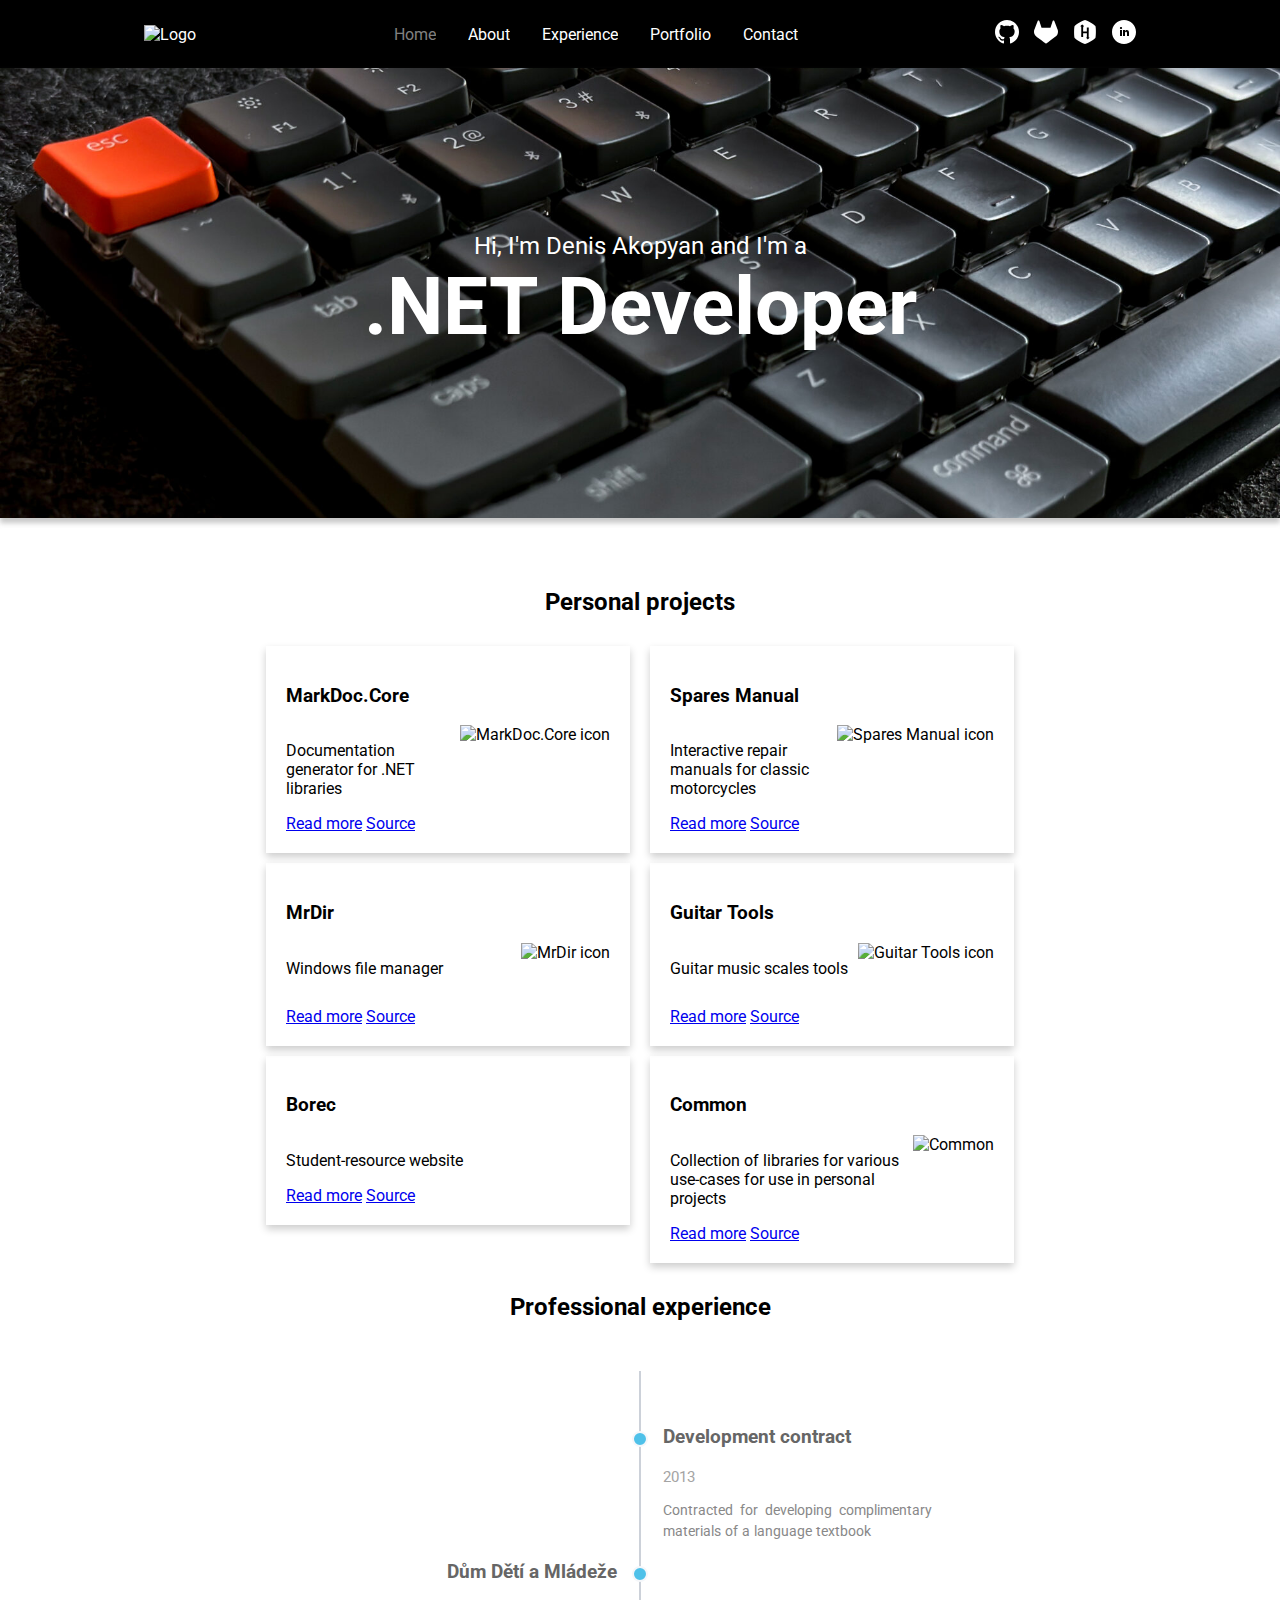
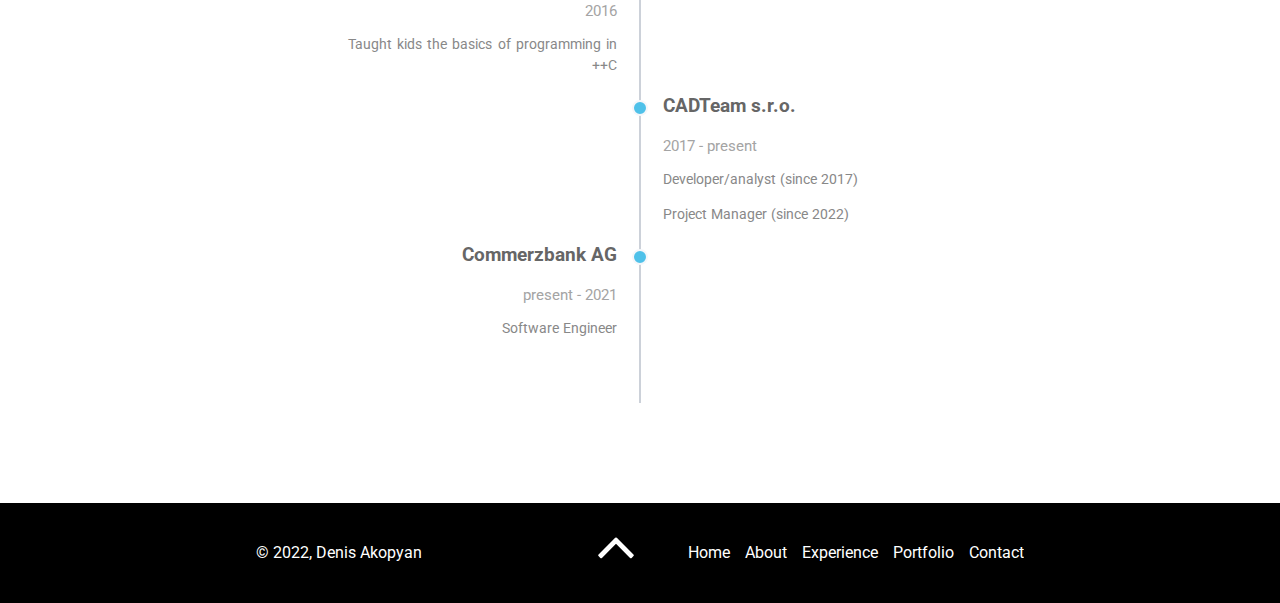
==== commit 476a1792: "attempt to use span instead of div" ====
--- a/index.html
+++ b/index.html
@@ -39,7 +39,7 @@
 
     <input id="menu-toggle" type="checkbox" />
     <label class='menu-button-container' for="menu-toggle">
-      <div class='menu-button'></div>
+      <span class='menu-button'></span>
     </label>
 
     <ul class="menu">
--- a/styles/global.css
+++ b/styles/global.css
@@ -226,7 +226,7 @@
 }
 
 h2 {
-    font-size: 2em;
+    /* font-size: 2em; */
 }
 
 .card {
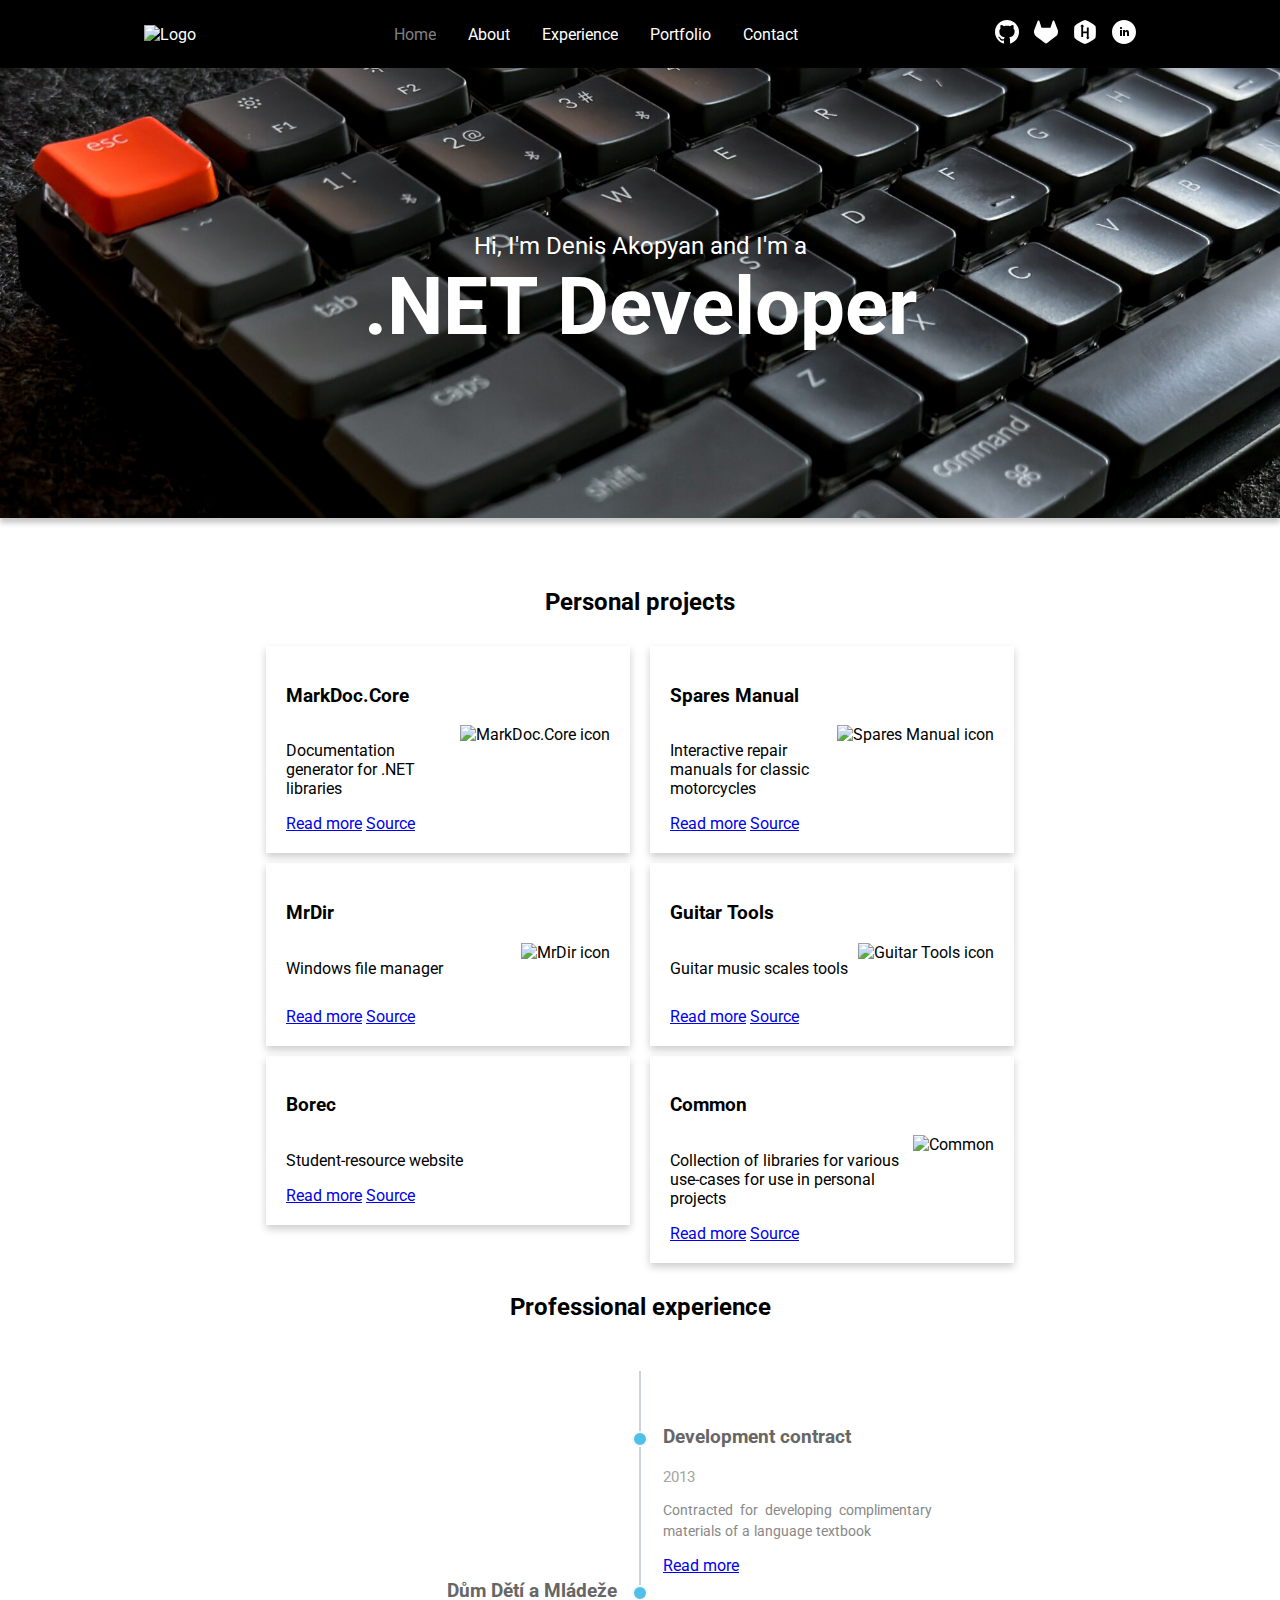
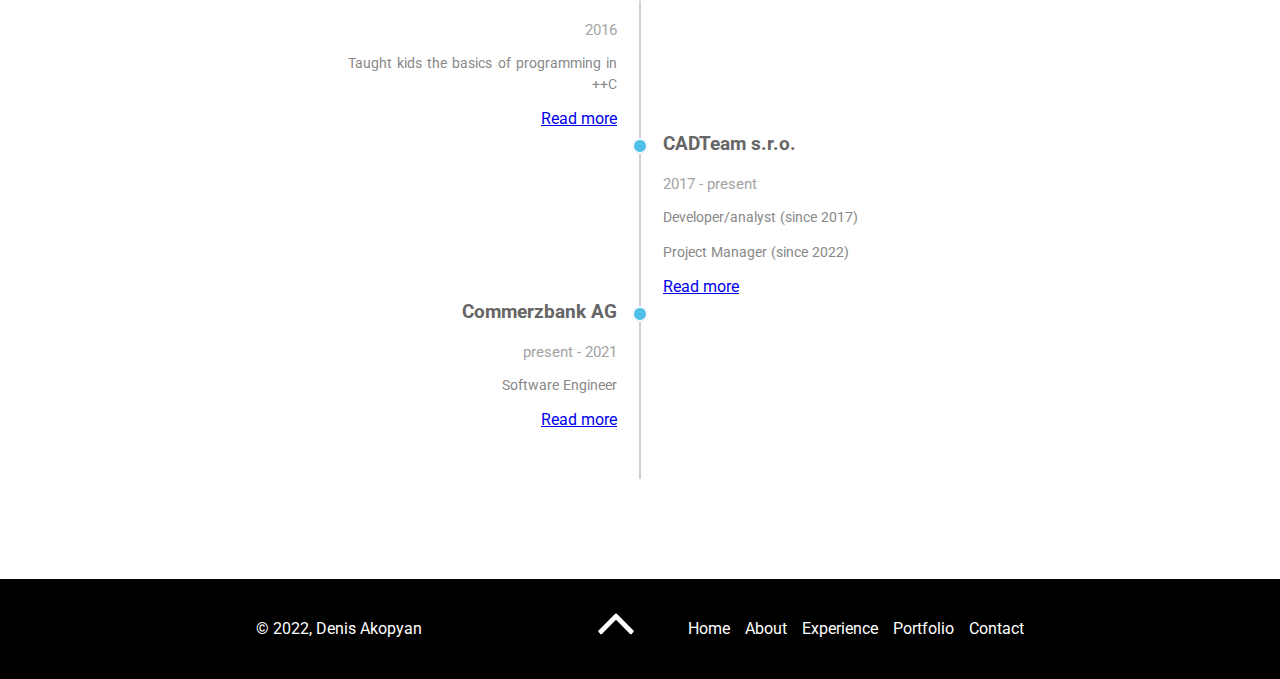
==== commit 25310fbb: "Link experience with homepage" ====
--- a/index.html
+++ b/index.html
@@ -37,7 +37,7 @@
       <img src="https://avatars.githubusercontent.com/u/16069996?v=4" width="64" height="64" alt="Logo" style="user-select: none; -webkit-user-drag: none">
     </div>
 
-    <input id="menu-toggle" type="checkbox" />
+    <input id="menu-toggle" type="checkbox" >
     <label class='menu-button-container' for="menu-toggle">
       <span class='menu-button'></span>
     </label>
@@ -201,6 +201,7 @@
           <p>
             Contracted for developing complimentary materials of a language textbook
           </p>
+          <a href="views/experience.html#contract">Read more</a>
         </div>
       </div>
 
@@ -212,6 +213,7 @@
           <p>
             Taught kids the basics of programming in C++
           </p>
+          <a href="views/experience.html#ddm">Read more</a>
         </div>
       </div>
 
@@ -226,6 +228,7 @@
           <p>
             Project Manager (since 2022)
           </p>
+          <a href="views/experience.html#cadteam">Read more</a>
         </div>
       </div>
 
@@ -234,9 +237,10 @@
         <div class="timeline-content">
           <h3>Commerzbank AG</h3>
           <span>2021 - present</span>
-            <p>
-              Software Engineer
-            </p>
+          <p>
+            Software Engineer
+          </p>
+          <a href="views/experience.html#commerzbank">Read more</a>
         </div>
       </div>
 
--- a/styles/global.css
+++ b/styles/global.css
@@ -255,6 +255,11 @@
     font-weight: bold;
 }
 
+.card .card-subtitle {
+    color: gray;
+    font-style: italic;
+}
+
 .card img {
     height: 64px;
 }
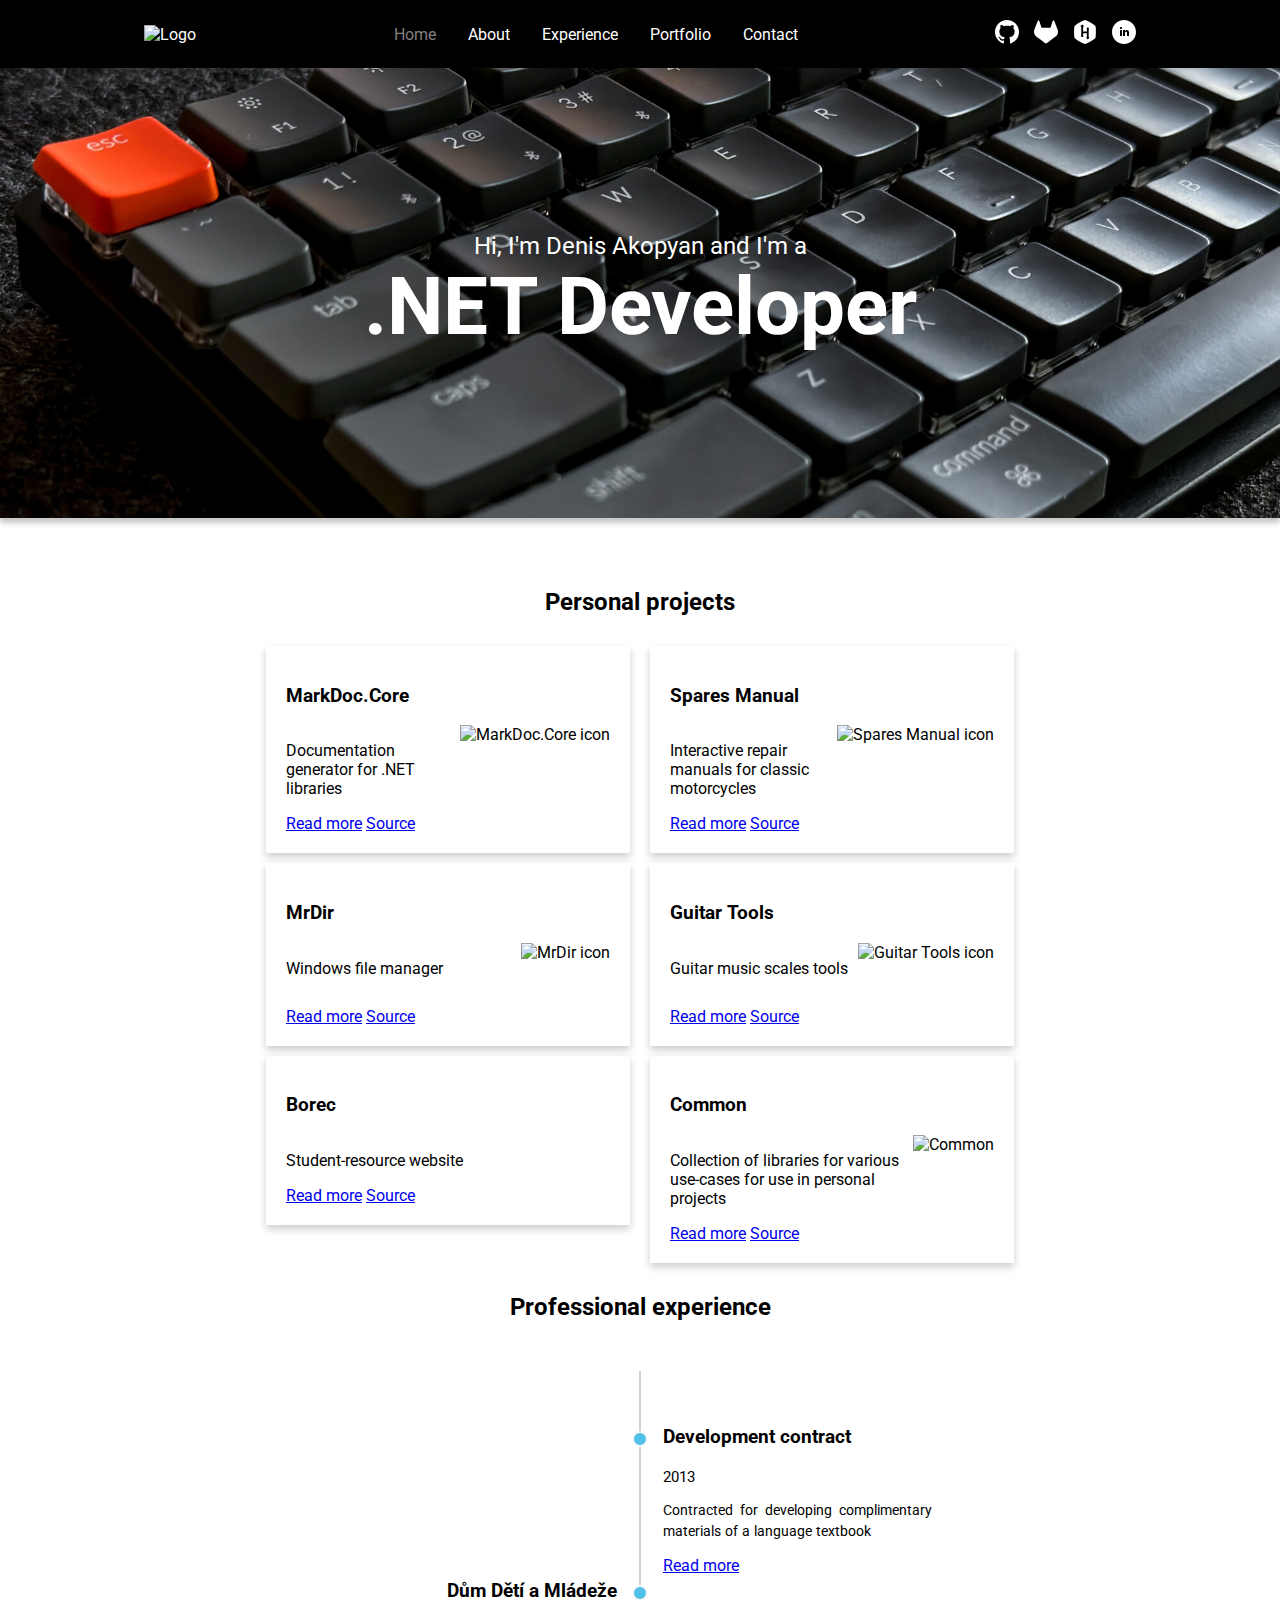
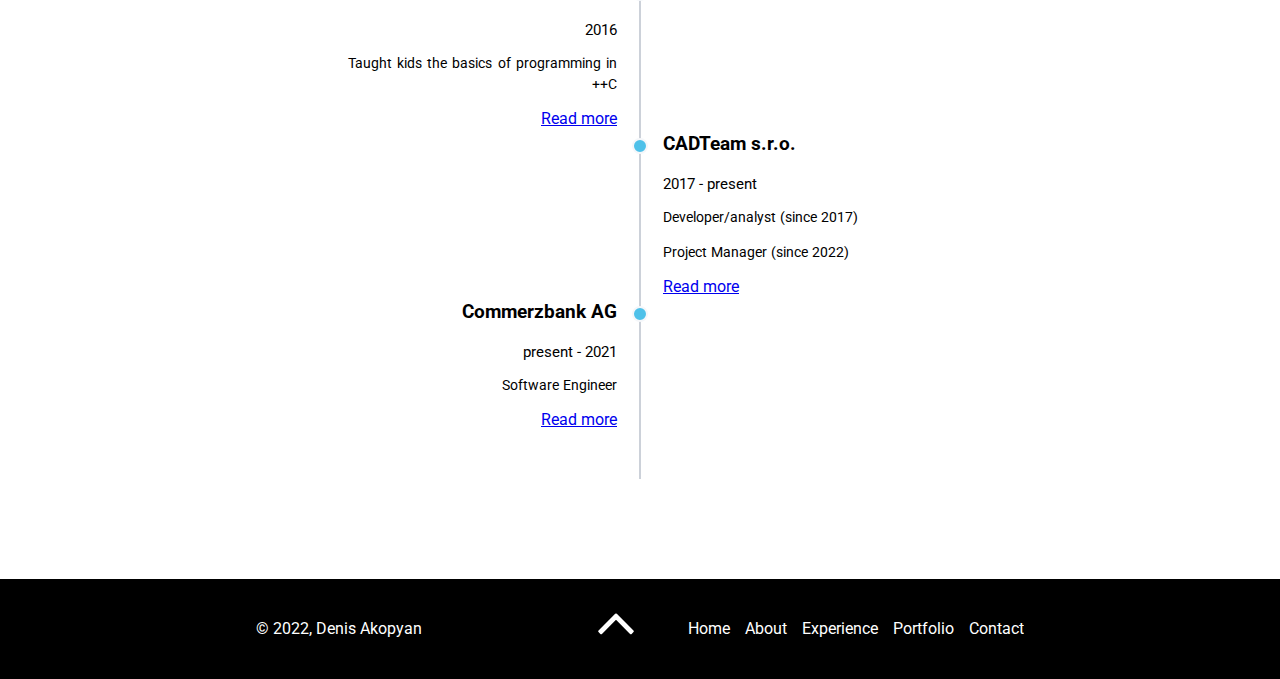
==== commit 809005e1: "Prepare printable version" ====
--- a/index.html
+++ b/index.html
@@ -17,7 +17,6 @@
   <link rel="manifest" href="/site.webmanifest">
   <link rel="stylesheet" type="text/css" href="styles/global.css" >
   <link rel="stylesheet" type="text/css" href="styles/home.css" >
-  <link rel="stylesheet" type="text/css" media="print" href="styles/print.css" >
   <title class="title">Home - Denis Akopyan</title>
 </head>
 <body>
@@ -106,7 +105,7 @@
             </p>
             <img src="https://repository-images.githubusercontent.com/248785839/752e5780-6ace-11ea-8d75-c90d1a20a752" alt="MarkDoc.Core icon">
           </div>
-          <div>
+          <div class="no-print">
             <a href="views/portfolio.html#markdoc">Read more</a>
             <a href="https://github.com/hailstorm75/MarkDoc.Core" target="_blank">Source</a>
           </div>
@@ -122,7 +121,7 @@
             </p>
             <img src="https://gitlab.com/uploads/-/system/project/avatar/8094181/MrDir.png" alt="MrDir icon">
           </div>
-          <div>
+          <div class="no-print">
             <a href="views/portfolio.html#mrdir">Read more</a>
             <a href="https://gitlab.com/hailstorm75/MrDir" target="_blank">Source</a>
           </div>
@@ -137,7 +136,7 @@
               Student-resource website
             </p>
           </div>
-          <div>
+          <div class="no-print">
             <a href="views/portfolio.html#borec">Read more</a>
             <a href="https://dev.azure.com/DenisAkopyan/Borec" target="_blank">Source</a>
           </div>
@@ -152,7 +151,7 @@
             </p>
             <img src="https://repository-images.githubusercontent.com/310472741/e1380700-8af8-11eb-99dd-61c7a9136ac1" alt="Spares Manual icon">
           </div>
-          <div>
+          <div class="no-print">
             <a href="views/portfolio.html#spares-manual">Read more</a>
             <a href="https://github.com/hailstorm75/SparesManual" target="_blank">Source</a>
           </div>
@@ -165,7 +164,7 @@
             </p>
             <img src="https://raw.githubusercontent.com/hailstorm75/Guitar-Tools/master/guitarTools/Resources/icon.png" alt="Guitar Tools icon">
           </div>
-          <div>
+          <div class="no-print">
             <a href="views/portfolio.html#guitar-tools">Read more</a>
             <a href="https://github.com/hailstorm75/Guitar-Tools" target="_blank">Source</a>
           </div>
@@ -178,7 +177,7 @@
             </p>
             <img src="https://gitlab.com/uploads/-/system/project/avatar/7845145/CommonLogo.png" alt="Common">
           </div>
-          <div>
+          <div class="no-print">
             <a href="views/portfolio.html#common">Read more</a>
             <a href="https://gitlab.com/hailstorm75/Common" target="_blank">Source</a>
           </div>
@@ -201,7 +200,7 @@
           <p>
             Contracted for developing complimentary materials of a language textbook
           </p>
-          <a href="views/experience.html#contract">Read more</a>
+          <a href="views/experience.html#contract" class="no-print">Read more</a>
         </div>
       </div>
 
@@ -213,7 +212,7 @@
           <p>
             Taught kids the basics of programming in C++
           </p>
-          <a href="views/experience.html#ddm">Read more</a>
+          <a href="views/experience.html#ddm" class="no-print">Read more</a>
         </div>
       </div>
 
@@ -228,7 +227,7 @@
           <p>
             Project Manager (since 2022)
           </p>
-          <a href="views/experience.html#cadteam">Read more</a>
+          <a href="views/experience.html#cadteam" class="no-print">Read more</a>
         </div>
       </div>
 
@@ -240,7 +239,7 @@
           <p>
             Software Engineer
           </p>
-          <a href="views/experience.html#commerzbank">Read more</a>
+          <a href="views/experience.html#commerzbank" class="no-print">Read more</a>
         </div>
       </div>
 
--- a/styles/global.css
+++ b/styles/global.css
@@ -28,7 +28,6 @@
 body {
     margin: 0;
     width: 100%;
-    min-height: 100%;
 }
 
 nav {
@@ -53,7 +52,7 @@
 }
 
 footer div#footer-container div {
-    bottom: 50%;
+    /* bottom: 50%; */
     transform: translateY(40%);
 }
 footer div#footer-container div#back-to-top {
@@ -263,6 +262,7 @@
 .card img {
     height: 64px;
 }
+
 @media screen and (max-width: 1020px){
     nav #navContainer {
         grid-template-columns: 64px auto;
@@ -344,4 +344,97 @@
     .menu > li:not(:last-child) {
         border-bottom: 1px solid #444;
     }
+}
+
+@media print {
+    .no-print {
+        display: none;
+        visibility: collapse;
+        height: 0;
+    }
+
+    .center-text {
+        text-align: left;
+    }
+
+    body {
+        padding: 5px;
+    }
+
+    nav {
+        display: none;
+    }
+
+    header#hero-header {
+        background-image: none;
+        color: black;
+        height: fit-content;
+    }
+
+    header#hero-header > div.header-content {
+        width: fit-content;
+        text-align: left;
+    }
+
+    header#hero-header .small-heading {
+        display: inline;
+        font-size: 14px;
+        color: black;
+    }
+    header#hero-header h1.large-heading {
+        display: inline;
+        font-size: 14px;
+        color: black;
+        font-weight: normal;
+    }
+
+    main {
+        width: 100%;
+    }
+
+    footer {
+        background-color: transparent;
+        color: black;
+        height: fit-content;
+    }
+
+    footer div#footer-container {
+        display: block;
+        height: 26px;
+        margin-bottom: 15px;
+        text-align: center;
+    }
+
+    footer div#footer-container div#back-to-top {
+        display: none;
+    }
+
+    footer div#footer-container div.menu {
+        display: none;
+        bottom: 0;
+        transform: none;
+    }
+
+    .card {
+        box-shadow: none;
+        margin: 0;
+        padding: 0;
+    }
+
+    .card .card-title {
+        margin: 0;
+    }
+
+    .card .card-title h3 {
+        margin: 0;
+    }
+
+    .card img {
+        visibility: collapse;
+        display: none;
+    }
+
+    section p {
+        text-align: left!important;
+    }
 }--- a/styles/home.css
+++ b/styles/home.css
@@ -4,8 +4,126 @@
 }
 
 div#portfolio-grid .column {
-    flex: 50%;
+    /* flex: 50%; */
     max-width: 50%;
+}
+
+.timeline-container {
+    width: 80%;
+    padding: 50px 0;
+    margin: 50px auto;
+    position: relative;
+    overflow: hidden;
+    -webkit-box-sizing: border-box;
+    -moz-box-sizing: border-box;
+    box-sizing: border-box;
+    outline: none;
+ }
+
+.timeline-container:before {
+   content: '';
+   position: absolute;
+   top: 0;
+   left: 50%;
+   margin-left: -1px;
+   width: 2px;
+   height: 100%;
+   background: #CCD1D9;
+   z-index: 1;
+   -webkit-box-sizing: border-box;
+   -moz-box-sizing: border-box;
+   box-sizing: border-box;
+   outline: none;
+}
+
+.timeline-block {
+   width: -webkit-calc(50% + 8px);
+   width: -moz-calc(50% + 8px);
+   /* width: calc(50% + 8px); */
+   display: -webkit-box;
+   display: -webkit-flex;
+   display: -moz-box;
+   display: flex;
+   -webkit-box-pack: justify;
+   -webkit-justify-content: space-between;
+   -moz-box-pack: justify;
+   justify-content: space-between;
+   clear: both;
+}
+
+.timeline-block-right {
+   float: right;
+}
+
+.timeline-block-left {
+   float: left;
+   direction: rtl;
+}
+
+.marker {
+   width: 16px;
+   height: 16px;
+   border-radius: 50%;
+   border: 2px solid #F5F7FA;
+   background: #4FC1E9;
+   margin-top: 10px;
+   z-index: 9999;
+   -webkit-box-sizing: border-box;
+   -moz-box-sizing: border-box;
+   box-sizing: border-box;
+   outline: none;
+}
+
+.timeline-content {
+   width: 95%;
+   padding: 0 15px;
+   -webkit-box-sizing: border-box;
+   -moz-box-sizing: border-box;
+   box-sizing: border-box;
+   outline: none;
+}
+.timeline-content h3 {
+   margin-top: 5px;
+}
+
+.timeline-content span {
+   font-size: 15px;
+   -webkit-box-sizing: border-box;
+   -moz-box-sizing: border-box;
+   box-sizing: border-box;
+   outline: none;
+   direction: ltr;
+}
+
+.timeline-content p {
+   font-size: 14px;
+   line-height: 1.5em;
+   word-spacing: 1px;
+   -webkit-box-sizing: border-box;
+   -moz-box-sizing: border-box;
+   box-sizing: border-box;
+   outline: none;
+}
+
+@media screen and (max-width: 768px) {
+   .timeline-container:before {
+      left: 8px;
+      width: 2px;
+   }
+
+   .timeline-block {
+      width: 100%;
+      margin-bottom: 30px;
+   }
+
+   .timeline-block-right {
+      float: none;
+   }
+
+   .timeline-block-left {
+      float: none;
+      direction: ltr;
+   }
 }
 
 @media screen and (max-width: 1020px) {
@@ -30,124 +148,37 @@
     }
 }
 
-.timeline-container {
-    width: 80%;
-    padding: 50px 0;
-    margin: 50px auto;
-    position: relative;
-    overflow: hidden;
-    -webkit-box-sizing: border-box;
-    -moz-box-sizing: border-box;
-    box-sizing: border-box;
-    outline: none;
- }
+@media print {
+   #portfolio-grid {
+      display: block;
+   }
 
- .timeline-container:before {
-    content: '';
-    position: absolute;
-    top: 0;
-    left: 50%;
-    margin-left: -1px;
-    width: 2px;
-    height: 100%;
-    background: #CCD1D9;
-    z-index: 1;
-    -webkit-box-sizing: border-box;
-    -moz-box-sizing: border-box;
-    box-sizing: border-box;
-    outline: none;
- }
+   div#portfolio-grid .column {
+      max-width: 100%;
+   }
 
- .timeline-block {
-    width: -webkit-calc(50% + 8px);
-    width: -moz-calc(50% + 8px);
-    width: calc(50% + 8px);
-    display: -webkit-box;
-    display: -webkit-flex;
-    display: -moz-box;
-    display: flex;
-    -webkit-box-pack: justify;
-    -webkit-justify-content: space-between;
-    -moz-box-pack: justify;
-    justify-content: space-between;
-    clear: both;
- }
+   .timeline-container {
+      width: 100%;
+      padding: 0;
+      margin: 0;
+   }
 
- .timeline-block-right {
-    float: right;
- }
+   .timeline-content {
+      margin: 0;
+      padding: 0;
+   }
 
- .timeline-block-left {
-    float: left;
-    direction: rtl;
- }
+   .timeline-block {
+      margin-bottom: 25px;
+      display: block;
+   }
 
- .marker {
-    width: 16px;
-    height: 16px;
-    border-radius: 50%;
-    border: 2px solid #F5F7FA;
-    background: #4FC1E9;
-    margin-top: 10px;
-    z-index: 9999;
-    -webkit-box-sizing: border-box;
-    -moz-box-sizing: border-box;
-    box-sizing: border-box;
-    outline: none;
- }
+   .timeline-block-right, .timeline-block-left {
+      float: none;
+      direction: ltr;
+   }
 
- .timeline-content {
-    width: 95%;
-    padding: 0 15px;
-    color: #666;
-    -webkit-box-sizing: border-box;
-    -moz-box-sizing: border-box;
-    /* box-sizing: border-box; */
-    outline: none;
- }
- .timeline-content h3 {
-    margin-top: 5px;
- }
-
- .timeline-content span {
-    font-size: 15px;
-    color: #a4a4a4;
-    -webkit-box-sizing: border-box;
-    -moz-box-sizing: border-box;
-    box-sizing: border-box;
-    outline: none;
-    direction: ltr;
- }
-
- .timeline-content p {
-    font-size: 14px;
-    line-height: 1.5em;
-    word-spacing: 1px;
-    color: #888;
-    -webkit-box-sizing: border-box;
-    -moz-box-sizing: border-box;
-    box-sizing: border-box;
-    outline: none;
- }
-
- @media screen and (max-width: 768px) {
-    .timeline-container:before {
-       left: 8px;
-       width: 2px;
-    }
-
-    .timeline-block {
-       width: 100%;
-       margin-bottom: 30px;
-    }
-
-    .timeline-block-right {
-       float: none;
-    }
-
-    .timeline-block-left {
-       float: none;
-       direction: ltr;
-    }
- }
-
+   .marker, .timeline-container:before {
+      all: unset;
+   }
+}
